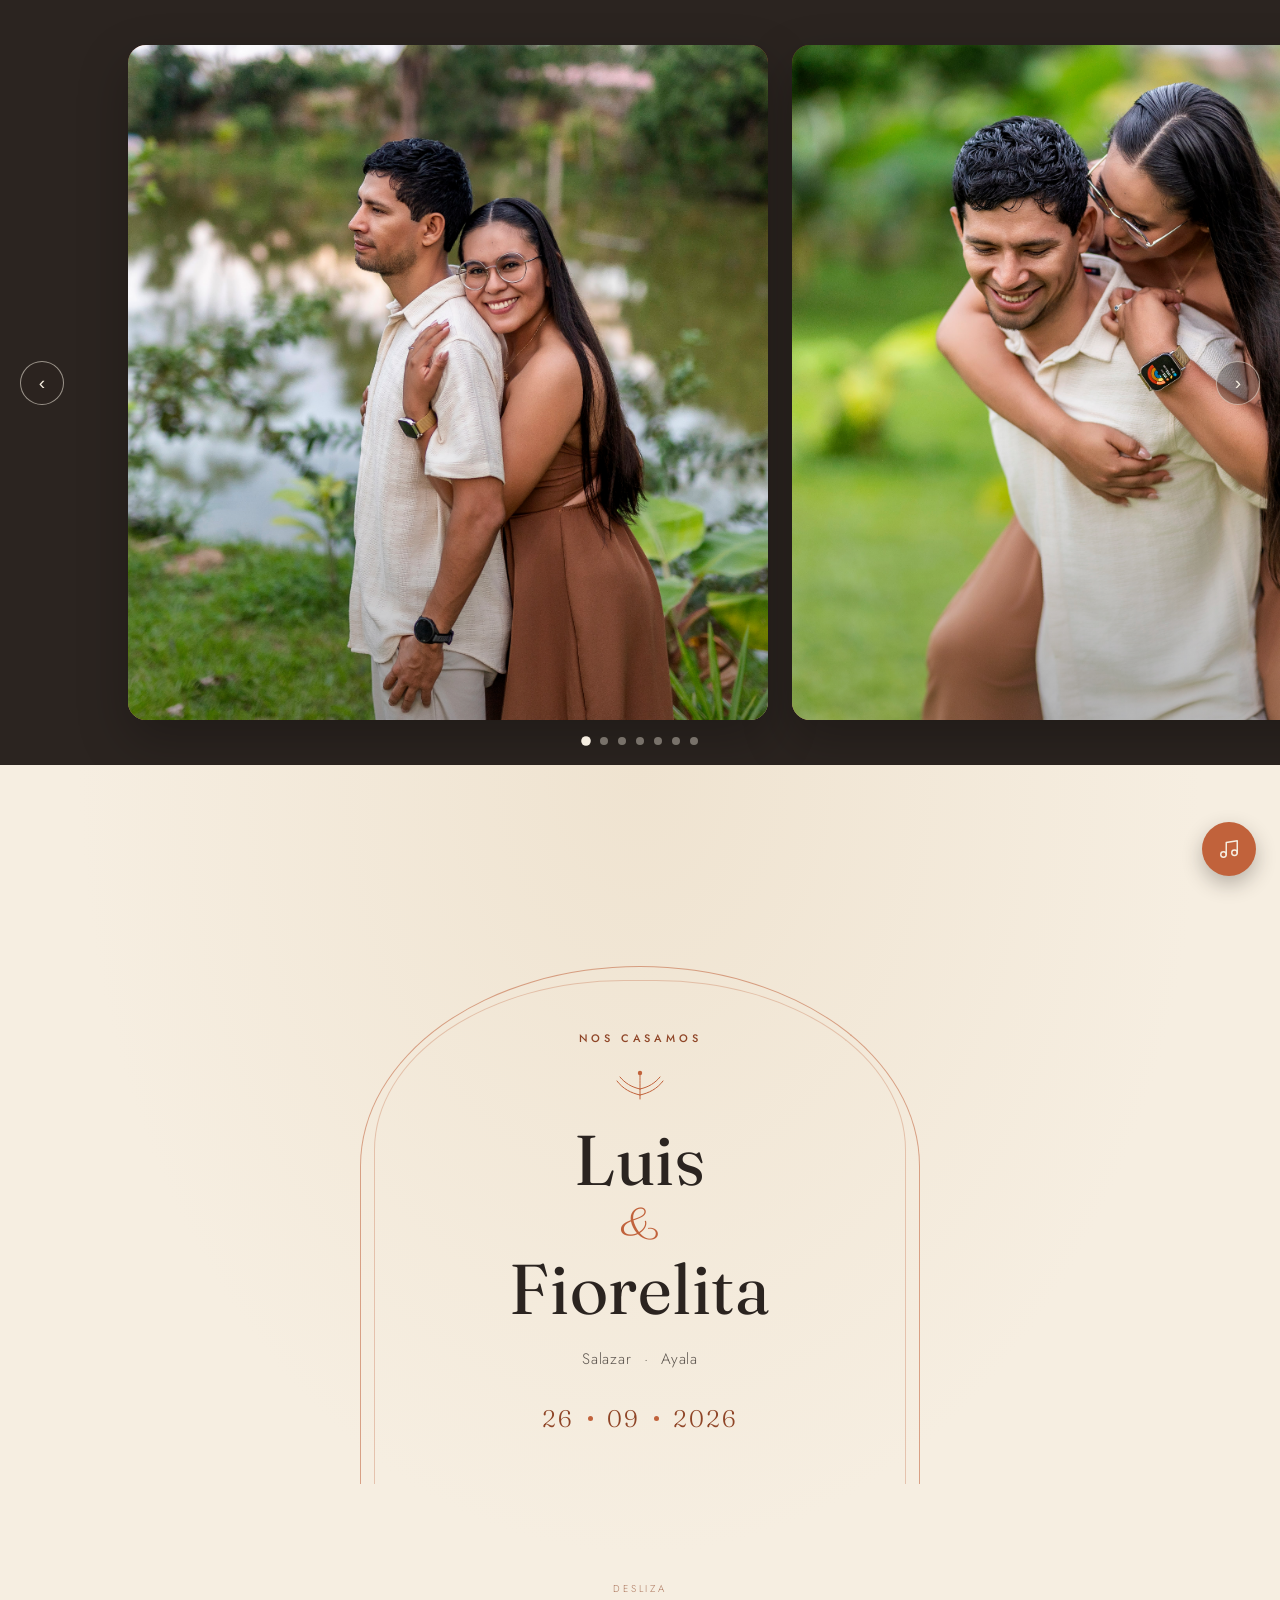
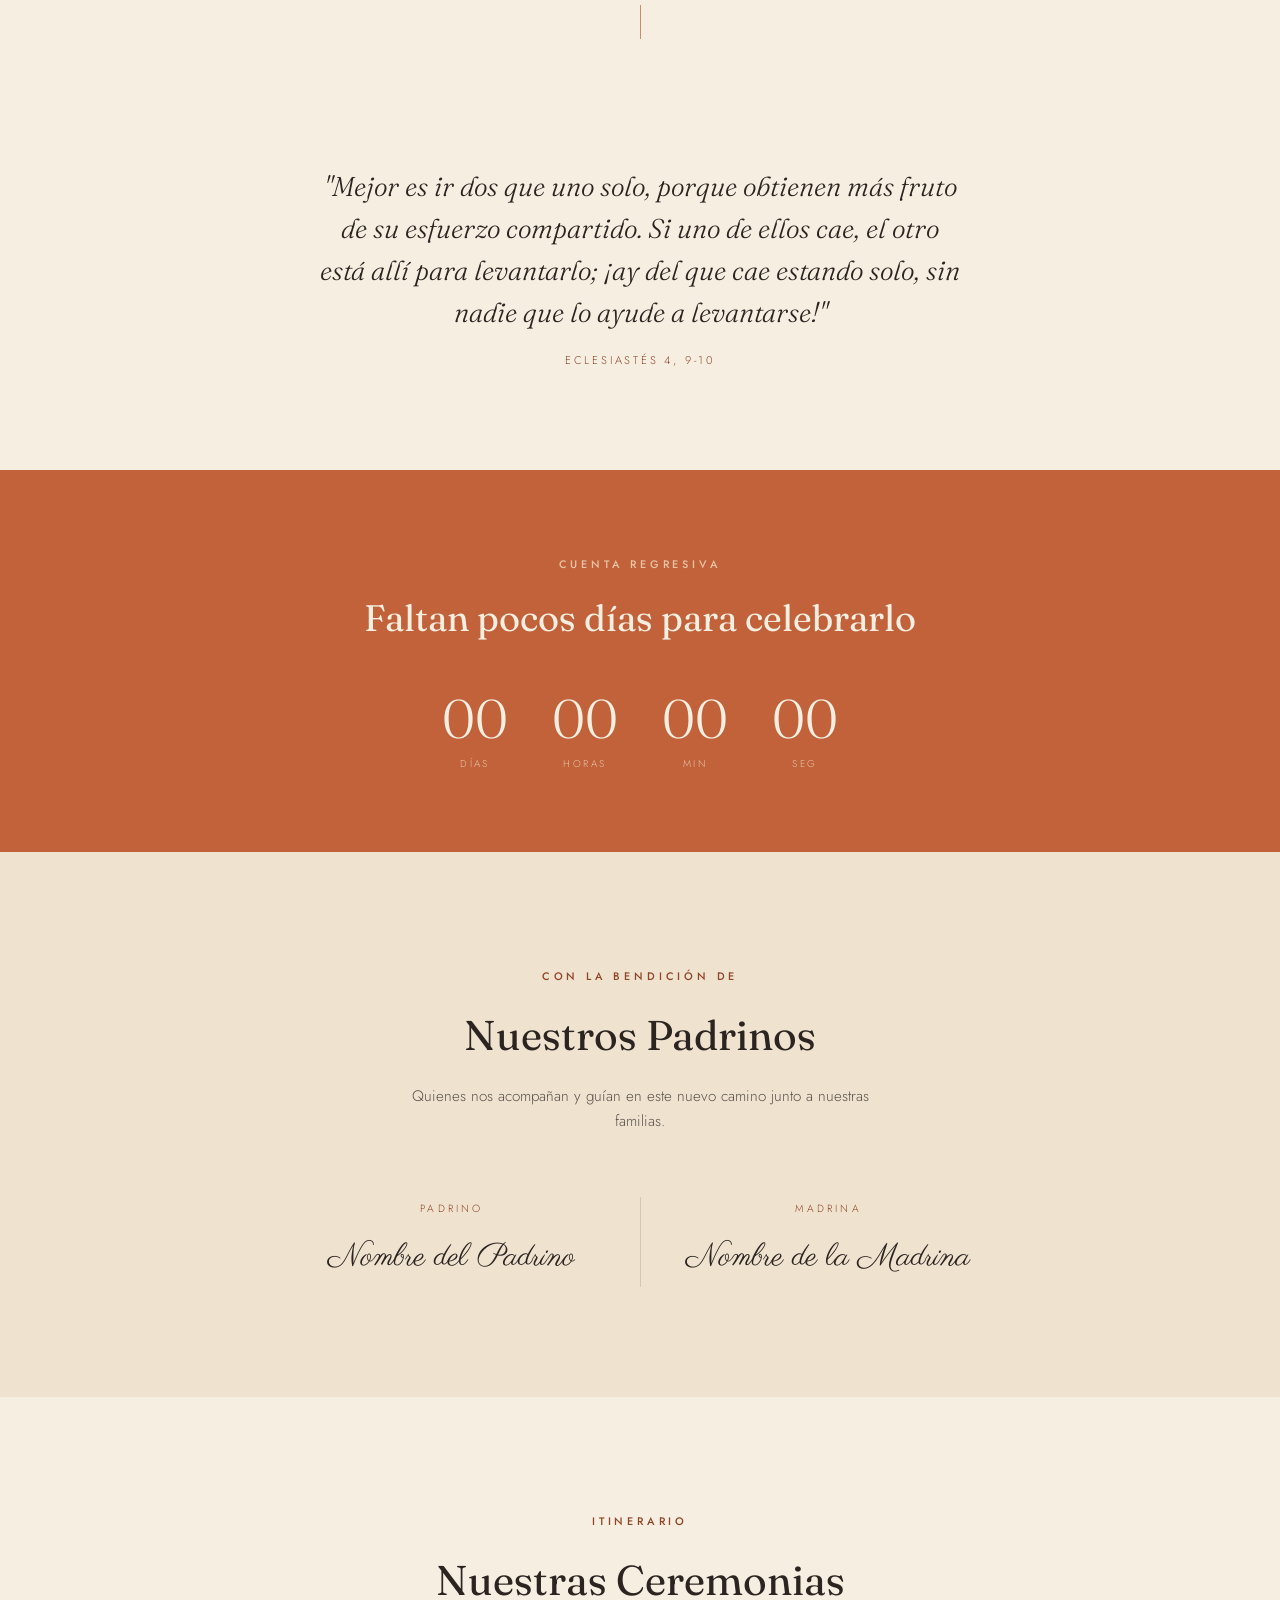
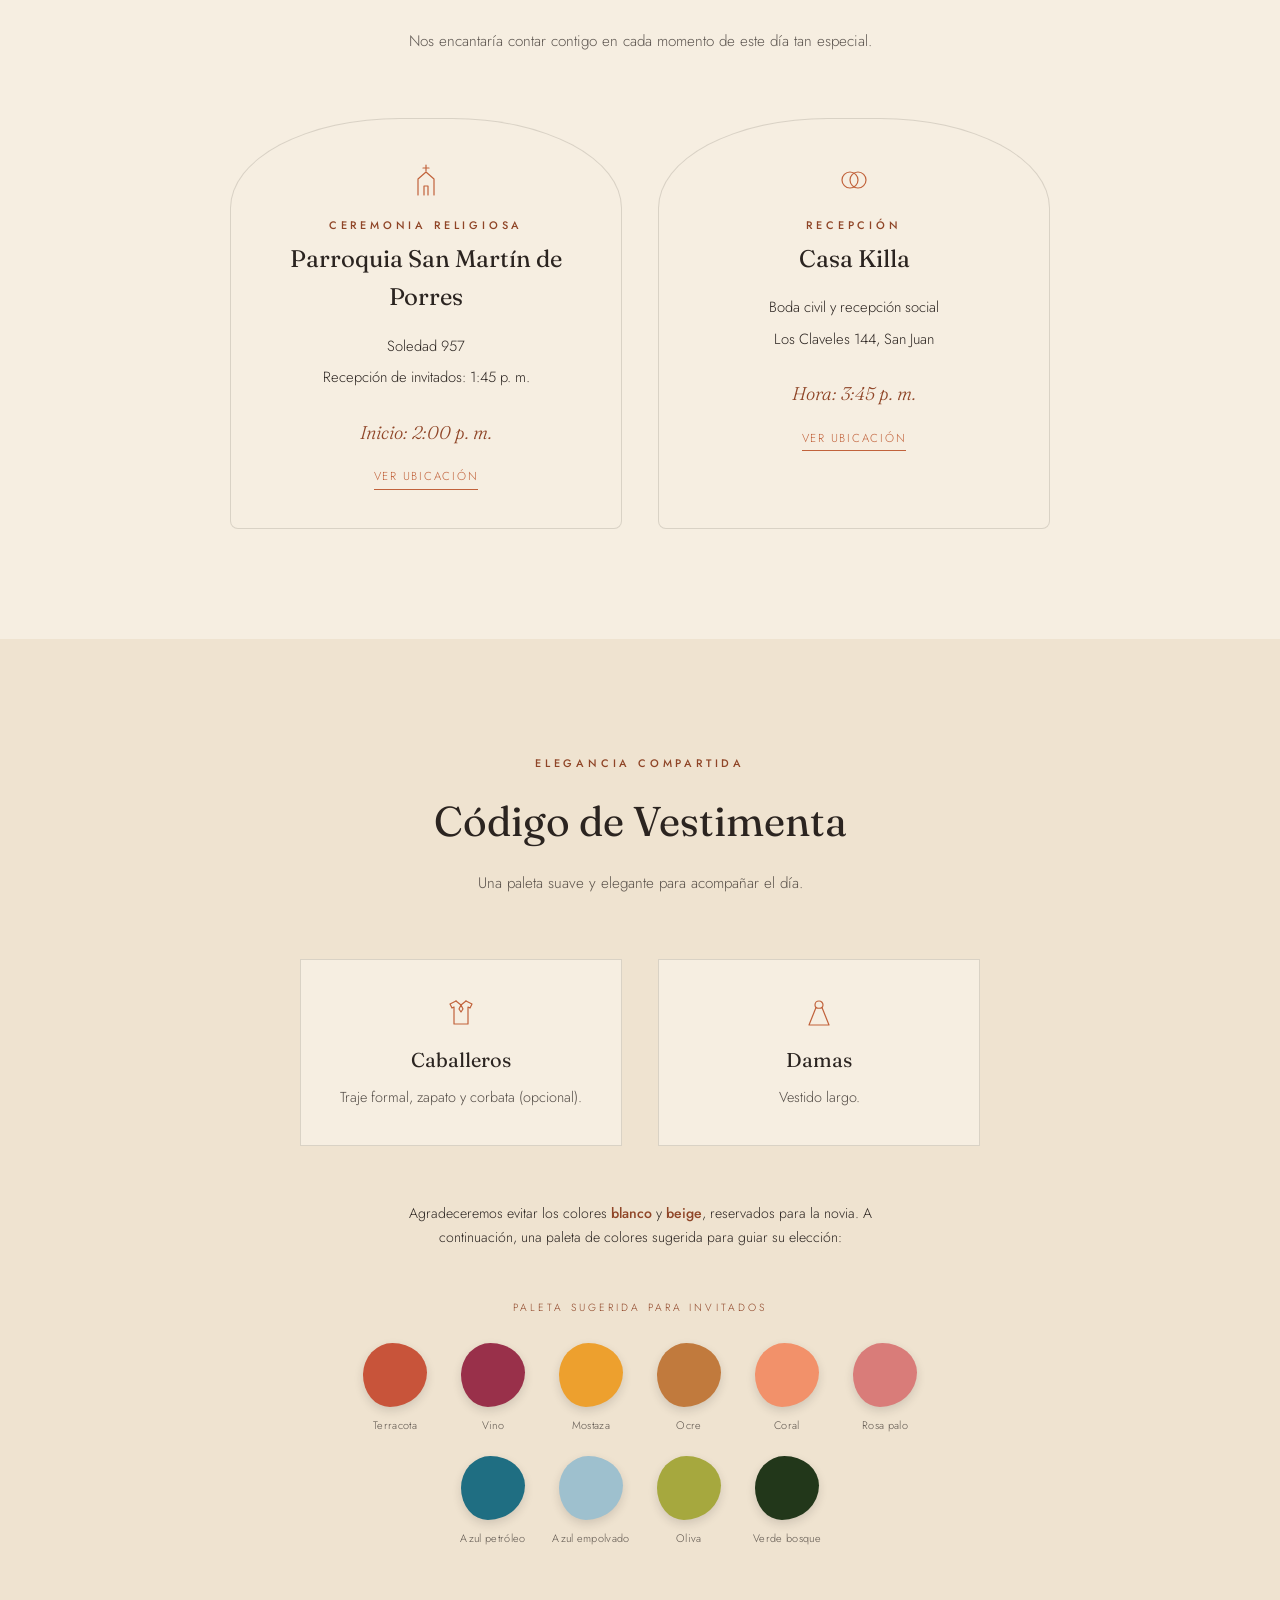
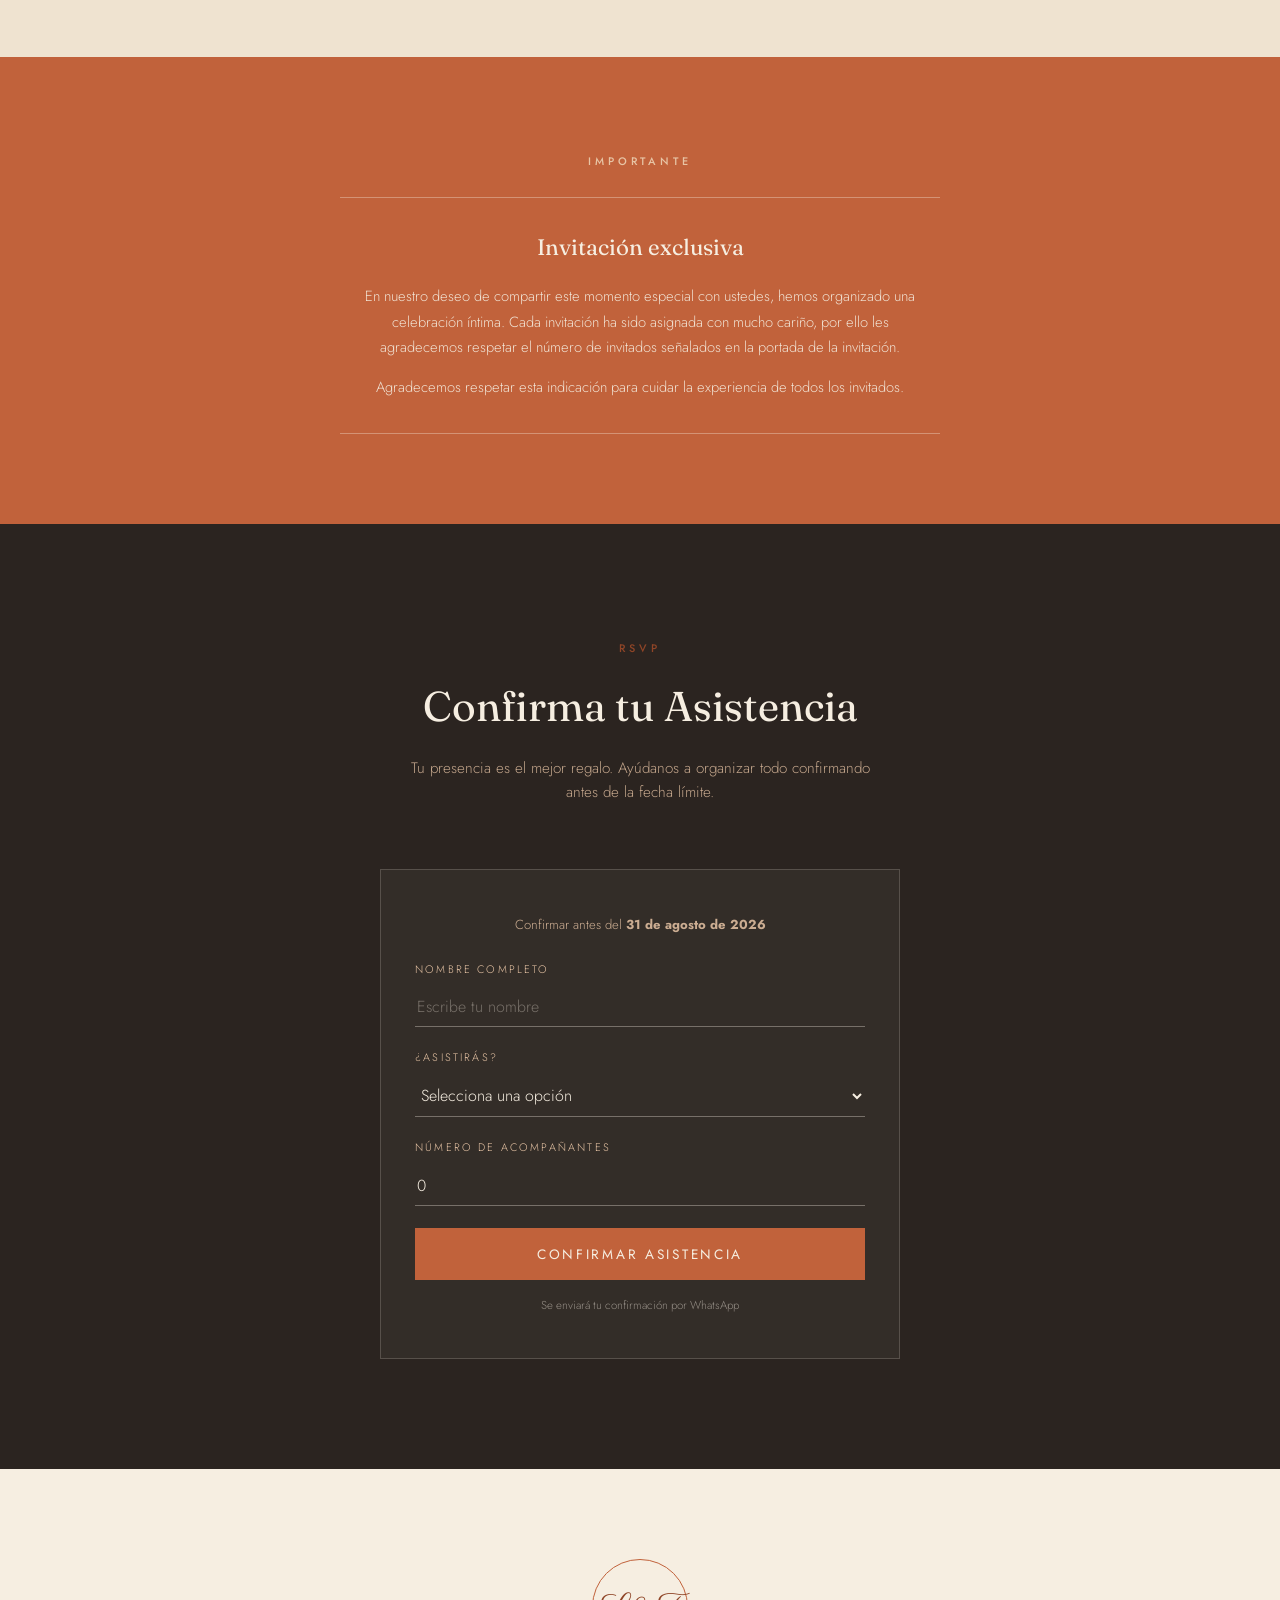
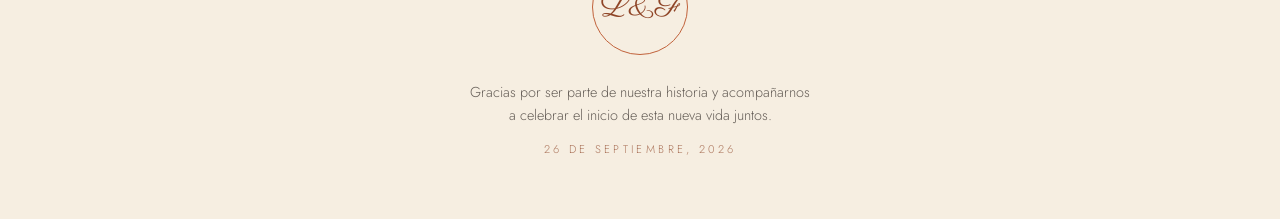
==== index.html @ d54ca1e4 "Proyecto de invitacion a boda de luchito y fiorelita" ====
<!DOCTYPE html>
<html lang="es">
<head>
<meta charset="UTF-8">
<meta name="viewport" content="width=device-width, initial-scale=1.0">
<title>Luis & Fiorelita — 26.09.2026</title>
<link rel="preconnect" href="https://fonts.googleapis.com">
<link href="https://fonts.googleapis.com/css2?family=Fraunces:ital,opsz,wght@0,9..144,300;0,9..144,400;0,9..144,600;1,9..144,400;1,9..144,500&family=Parisienne&family=Jost:wght@300;400;500;600&display=swap" rel="stylesheet">
<link rel="stylesheet" href="css/style.css">
</head>
<body>

<!-- SLIDER DE FOTOS (agrega tus fotos en assets/images/ y reemplaza cada .slide) -->
<section class="slider" id="slider">
  <div class="slider-track" id="sliderTrack">
    <!-- Para poner tu foto, reemplaza el contenido de cada .slide por:
         <img src="assets/images/foto1.jpg" alt=""> -->
    <div class="slide"><img src="assets/images/Preboda_Fiore&Luis-1.jpg" alt=""></div>
    <div class="slide"><img src="assets/images/Preboda_Fiore&Luis-2.jpg" alt=""></div>
    <div class="slide"><img src="assets/images/Preboda_Fiore&Luis-3.jpg" alt=""></div>
    <div class="slide"><img src="assets/images/Preboda_Fiore&Luis-4.jpg" alt=""></div>
    <div class="slide"><img src="assets/images/Preboda_Fiore&Luis-5.jpg" alt=""></div>
    <div class="slide"><img src="assets/images/Preboda_Fiore&Luis-6.jpg" alt=""></div>
    <div class="slide"><img src="assets/images/Preboda_Fiore&Luis-7.jpg" alt=""></div>
  </div>
  <button class="slider-arrow prev" onclick="moveSlide(-1)" aria-label="Foto anterior">&#8249;</button>
  <button class="slider-arrow next" onclick="moveSlide(1)" aria-label="Foto siguiente">&#8250;</button>
  <div class="slider-dots" id="sliderDots"></div>
</section>

<!-- HERO -->
<section class="hero">
  <div class="hero-arch reveal in">
    <span class="eyebrow hero-eyebrow">Nos casamos</span>
    <div class="sprig" style="margin-bottom:20px;">
      <svg width="150" height="34" viewBox="0 0 150 34" fill="none" xmlns="http://www.w3.org/2000/svg">
        <g stroke="#C1623B" stroke-width="1" stroke-linecap="round">
          <path d="M75 30 C 75 18, 75 10, 75 4"/>
          <path d="M75 26 C 66 24, 58 20, 52 12"/>
          <path d="M75 20 C 66 18, 60 14, 55 8"/>
          <path d="M75 26 C 84 24, 92 20, 98 12"/>
          <path d="M75 20 C 84 18, 90 14, 95 8"/>
          <circle cx="75" cy="4" r="2.2" fill="#C1623B" stroke="none"/>
        </g>
      </svg>
    </div>
    <h1 class="hero-names">Luis<span class="hero-amp">&amp;</span>Fiorelita</h1>
    <p class="hero-sub">Salazar &nbsp;·&nbsp; Ayala</p>
    <div class="hero-date">
      <span>26</span><span class="dot"></span><span>09</span><span class="dot"></span><span>2026</span>
    </div>
  </div>
  <div class="scroll-cue"><span>Desliza</span><span class="line"></span></div>
</section>

<!-- QUOTE -->
<section class="quote-section reveal">
  <div class="wrap">
    <p class="quote-text">"Mejor es ir dos que uno solo, porque obtienen más fruto de su esfuerzo compartido. Si uno de ellos cae, el otro está allí para levantarlo; ¡ay del que cae estando solo, sin nadie que lo ayude a levantarse!"</p>
    <p class="quote-source">Eclesiastés 4, 9-10</p>
  </div>
</section>

<!-- COUNTDOWN -->
<section class="countdown-section reveal">
  <span class="eyebrow">Cuenta regresiva</span>
  <h2>Faltan pocos días para celebrarlo</h2>
  <div class="countdown-grid" id="countdown">
    <div class="cd-cell"><span class="cd-num" id="cd-days">00</span><span class="cd-label">Días</span></div>
    <div class="cd-cell"><span class="cd-num" id="cd-hours">00</span><span class="cd-label">Horas</span></div>
    <div class="cd-cell"><span class="cd-num" id="cd-min">00</span><span class="cd-label">Min</span></div>
    <div class="cd-cell"><span class="cd-num" id="cd-sec">00</span><span class="cd-label">Seg</span></div>
  </div>
</section>

<!-- PADRINOS -->
<section class="section padrinos-section">
  <div class="wrap">
    <div class="section-head reveal">
      <span class="eyebrow">Con la bendición de</span>
      <h2>Nuestros Padrinos</h2>
      <p>Quienes nos acompañan y guían en este nuevo camino junto a nuestras familias.</p>
    </div>
    <div class="padrinos-grid reveal">
      <div class="padrino">
        <span class="role">Padrino</span>
        <span class="name">Nombre del Padrino</span>
      </div>
      <div class="padrinos-div"></div>
      <div class="padrino">
        <span class="role">Madrina</span>
        <span class="name">Nombre de la Madrina</span>
      </div>
    </div>
  </div>
</section>

<!-- CEREMONIAS -->
<section class="section">
  <div class="wrap">
    <div class="section-head reveal">
      <span class="eyebrow">Itinerario</span>
      <h2>Nuestras Ceremonias</h2>
      <p>Nos encantaría contar contigo en cada momento de este día tan especial.</p>
    </div>
    <div class="cer-grid reveal">
      <div class="cer-card">
        <div class="cer-icon">
          <svg width="34" height="34" viewBox="0 0 34 34" fill="none" xmlns="http://www.w3.org/2000/svg">
            <g stroke="#C1623B" stroke-width="1.2" stroke-linecap="round" stroke-linejoin="round">
              <path d="M17 2 L17 8"/>
              <path d="M14 5 L20 5"/>
              <path d="M9 32 V16 L17 9 L25 16 V32"/>
              <path d="M15 32 V23 H19 V32"/>
            </g>
          </svg>
        </div>
        <span class="eyebrow">Ceremonia religiosa</span>
        <h3>Parroquia San Martín de Porres</h3>
        <p class="cer-row">Soledad 957</p>
        <p class="cer-row">Recepción de invitados: 1:45 p. m.</p>
        <span class="cer-time">Inicio: 2:00 p. m.</span><br>
        <a class="cer-map" href="https://www.google.com/maps/place/Parroquia+San+Mart%C3%ADn+de+Porres+-+Vicariato+Apost%C3%B3lico+de+Iquitos./@-3.7516228,-73.257812,18z/data=!4m6!3m5!1s0x91ea10123efedf8d:0xf76ba1a9c0fcab89!8m2!3d-3.7524382!4d-73.2575402!16s%2Fg%2F11c1qc8bvv?entry=tts&g_ep=EgoyMDI2MDcxNS4wIPu8ASoASAFQAw%3D%3D&skid=e80bf835-62ee-4da5-b775-1ae22fecc742" target="_blank" rel="noopener">Ver ubicación</a>
      </div>
      <div class="cer-card">
        <div class="cer-icon">
          <svg width="34" height="34" viewBox="0 0 34 34" fill="none" xmlns="http://www.w3.org/2000/svg">
            <g stroke="#C1623B" stroke-width="1.2" stroke-linecap="round" stroke-linejoin="round">
              <circle cx="13" cy="17" r="8"/>
              <circle cx="21" cy="17" r="8"/>
            </g>
          </svg>
        </div>
        <span class="eyebrow">Recepción</span>
        <h3>Casa Killa</h3>
        <p class="cer-row">Boda civil y recepción social</p>
        <p class="cer-row">Los Claveles 144, San Juan</p>
        <span class="cer-time">Hora: 3:45 p. m.</span><br>
        <a class="cer-map" href="https://www.google.com/maps/place/Casa+Killa,+Hospedaje+y+Eventos/@-3.7754351,-73.2970165,16.5z/data=!4m6!3m5!1s0x91ea0fb5d015f047:0x1dc6eed5731afda8!8m2!3d-3.7746892!4d-73.2960385!16s%2Fg%2F11vs7sllny?entry=tts&g_ep=EgoyMDI2MDcxNS4wIPu8ASoASAFQAw%3D%3D&skid=c1c34a04-eab0-4326-b0ee-9f7e8373cfe0" target="_blank" rel="noopener">Ver ubicación</a>
      </div>
    </div>
  </div>
</section>

<!-- CÓDIGO DE VESTIMENTA -->
<section class="section dress-section">
  <div class="wrap">
    <div class="section-head reveal">
      <span class="eyebrow">Elegancia compartida</span>
      <h2>Código de Vestimenta</h2>
      <p>Una paleta suave y elegante para acompañar el día.</p>
    </div>

    <div class="dress-columns reveal">
      <div class="dress-card">
        <div class="dress-icon">
          <svg width="32" height="32" viewBox="0 0 32 32" fill="none" xmlns="http://www.w3.org/2000/svg">
            <g stroke="#C1623B" stroke-width="1.2" stroke-linecap="round" stroke-linejoin="round">
              <path d="M11 5 L16 9 L21 5"/>
              <path d="M11 5 L5 8 L7 12 L9 11 V28 H23 V11 L25 12 L27 8 L21 5"/>
              <path d="M16 9 L14 13 L16 16 L18 13 Z"/>
            </g>
          </svg>
        </div>
        <h3>Caballeros</h3>
        <p>Traje formal, zapato y corbata (opcional).</p>
      </div>
      <div class="dress-card">
        <div class="dress-icon">
          <svg width="32" height="32" viewBox="0 0 32 32" fill="none" xmlns="http://www.w3.org/2000/svg">
            <g stroke="#C1623B" stroke-width="1.2" stroke-linecap="round" stroke-linejoin="round">
              <path d="M16 5 C 13.5 5 12 7 12 9 C 12 10.5 13 11.5 13 11.5 L 6 29 H 26 L 19 11.5 C 19 11.5 20 10.5 20 9 C 20 7 18.5 5 16 5 Z"/>
              <path d="M13 11.5 C 14 12.5 18 12.5 19 11.5"/>
            </g>
          </svg>
        </div>
        <h3>Damas</h3>
        <p>Vestido largo.</p>
      </div>
    </div>

    <p class="dress-note reveal">Agradeceremos evitar los colores <strong>blanco</strong> y <strong>beige</strong>, reservados para la novia. A continuación, una paleta de colores sugerida para guiar su elección:</p>

    <div class="palette-wrap reveal">
      <span class="palette-label">Paleta sugerida para invitados</span>
      <div class="palette-grid">
        <div class="swatch"><div class="swatch-blob" style="background:#C8543A;"></div><span class="swatch-name">Terracota</span></div>
        <div class="swatch"><div class="swatch-blob" style="background:#99304A;"></div><span class="swatch-name">Vino</span></div>
        <div class="swatch"><div class="swatch-blob" style="background:#EDA02E;"></div><span class="swatch-name">Mostaza</span></div>
        <div class="swatch"><div class="swatch-blob" style="background:#C17A3D;"></div><span class="swatch-name">Ocre</span></div>
        <div class="swatch"><div class="swatch-blob" style="background:#F2916A;"></div><span class="swatch-name">Coral</span></div>
        <div class="swatch"><div class="swatch-blob" style="background:#D97C79;"></div><span class="swatch-name">Rosa palo</span></div>
        <div class="swatch"><div class="swatch-blob" style="background:#1F6E82;"></div><span class="swatch-name">Azul petróleo</span></div>
        <div class="swatch"><div class="swatch-blob" style="background:#9EC0CE;"></div><span class="swatch-name">Azul empolvado</span></div>
        <div class="swatch"><div class="swatch-blob" style="background:#A6A83E;"></div><span class="swatch-name">Oliva</span></div>
        <div class="swatch"><div class="swatch-blob" style="background:#22371A;"></div><span class="swatch-name">Verde bosque</span></div>
      </div>
    </div>
  </div>
</section>

<!-- IMPORTANTE -->
<section class="important-section reveal">
  <div class="wrap">
    <span class="eyebrow">Importante</span>
    <div class="important-card">
      <h3>Invitación exclusiva</h3>
      <p>En nuestro deseo de compartir este momento especial con ustedes, hemos organizado una celebración íntima. Cada invitación ha sido asignada con mucho cariño, por ello les agradecemos respetar el número de invitados señalados en la portada de la invitación.</p>
      <p>Agradecemos respetar esta indicación para cuidar la experiencia de todos los invitados.</p>
    </div>
  </div>
</section>

<!-- RSVP -->
<section class="section rsvp-section">
  <div class="wrap">
    <div class="section-head reveal">
      <span class="eyebrow">RSVP</span>
      <h2>Confirma tu Asistencia</h2>
      <p>Tu presencia es el mejor regalo. Ayúdanos a organizar todo confirmando antes de la fecha límite.</p>
    </div>
    <form class="rsvp-card reveal" onsubmit="return enviarConfirmacion(event)">
      <p class="rsvp-deadline">Confirmar antes del <strong>31 de agosto de 2026</strong></p>
      <div class="field">
        <label for="nombre">Nombre completo</label>
        <input type="text" id="nombre" placeholder="Escribe tu nombre" required>
      </div>
      <div class="field">
        <label for="asistencia">¿Asistirás?</label>
        <select id="asistencia" required>
          <option value="" disabled selected>Selecciona una opción</option>
          <option value="Sí, asistiré">Sí, asistiré</option>
          <option value="No podré asistir">No podré asistir</option>
        </select>
      </div>
      <div class="field">
        <label for="acompanantes">Número de acompañantes</label>
        <input type="number" id="acompanantes" min="0" placeholder="0" value="0">
      </div>
      <button type="submit" class="btn-confirm">Confirmar asistencia</button>
      <p class="rsvp-note">Se enviará tu confirmación por WhatsApp</p>
    </form>
  </div>
</section>

<!-- FOOTER -->
<footer class="reveal">
  <div class="monogram">L&amp;F</div>
  <p>Gracias por ser parte de nuestra historia y acompañarnos a celebrar el inicio de esta nueva vida juntos.</p>
  <p class="date-small">26 de Septiembre, 2026</p>
</footer>

<!-- MÚSICA DE FONDO (agrega tu archivo dentro de assets/audio/ y actualiza el <source>) -->
<audio id="bgMusic" loop>
  <source src="assets/audio/Jamas-Camilo Sesto.mp3" type="audio/mpeg">
</audio>
<button class="music-toggle" id="musicToggle" onclick="toggleMusic()" aria-label="Reproducir música">
  <svg class="icon-play" viewBox="0 0 24 24" fill="none" xmlns="http://www.w3.org/2000/svg">
    <path d="M9 18V5l12-2v13" stroke="#F6EEE1" stroke-width="1.6" stroke-linecap="round" stroke-linejoin="round"/>
    <circle cx="6" cy="18" r="3" stroke="#F6EEE1" stroke-width="1.6"/>
    <circle cx="18" cy="16" r="3" stroke="#F6EEE1" stroke-width="1.6"/>
  </svg>
  <svg class="icon-pause" viewBox="0 0 24 24" fill="none" xmlns="http://www.w3.org/2000/svg">
    <rect x="6" y="5" width="4" height="14" rx="1" fill="#F6EEE1"/>
    <rect x="14" y="5" width="4" height="14" rx="1" fill="#F6EEE1"/>
  </svg>
</button>

<script src="js/script.js"></script>
</body>
</html>
---- css/style.css ----
:root{
  --cream:#F6EEE1;
  --cream-2:#EFE3D0;
  --terracota:#C1623B;
  --terracota-dark:#8F4527;
  --olive:#6E7350;
  --ink:#2B2420;
  --blush:#E7C4A5;
  --line:rgba(43,36,32,0.14);
  --maxw:920px;
}
*{box-sizing:border-box; margin:0; padding:0;}
html{scroll-behavior:smooth;}
body{
  background:var(--cream);
  color:var(--ink);
  font-family:'Jost', sans-serif;
  font-weight:300;
  line-height:1.6;
  overflow-x:hidden;
}
.wrap{max-width:var(--maxw); margin:0 auto; padding:0 28px;}
.eyebrow{
  font-family:'Jost', sans-serif;
  text-transform:uppercase;
  letter-spacing:0.35em;
  font-size:0.68rem;
  color:var(--terracota-dark);
  font-weight:500;
}
h1,h2,h3{font-family:'Fraunces', serif; font-weight:400; color:var(--ink);}
.script{font-family:'Parisienne', cursive; font-weight:400;}

/* reveal on scroll */
.reveal{opacity:0; transform:translateY(24px); transition:opacity 0.9s ease, transform 0.9s ease;}
.reveal.in{opacity:1; transform:translateY(0);}

/* ---------- divider sprig ---------- */
.sprig{display:flex; justify-content:center; margin:0 auto;}
.sprig svg{display:block;}

/* ---------- SLIDER / CARRUSEL DE FOTOS ---------- */

.slider {
    position: relative;
    width: 100%;
    height: 85vh;
    overflow: hidden;
    background: var(--ink);
    display: flex;
    align-items: center;
}
.slider-track {
    display: flex;
    align-items: center;
    height: 100%;
    gap: 24px;
    transition: transform 1s cubic-bezier(.65, 0, .35, 1);
    padding-left: 10vw;
}
/* Cada fotografía ya NO ocupa toda la pantalla */
.slide {
    flex: 0 0 50vw;
    height: 75vh;
    position: relative;
    border-radius: 18px;
    overflow: hidden;
    box-shadow:
        0 20px 50px rgba(0, 0, 0, 0.25);
    background:
        linear-gradient(
            160deg,
            var(--terracota-dark),
            var(--terracota) 55%,
            var(--blush)
        );
}
.slide::after {
    content: "";
    position: absolute;
    inset: 0;
    background:
        linear-gradient(
            to top,
            rgba(0,0,0,0.25),
            transparent 45%
        );
    pointer-events: none;
}
.slide img {
    width: 100%;
    height: 100%;
    object-fit: cover;
    display: block;
}
/* Flechas */
.slider-arrow {
    position: absolute;
    top: 50%;
    transform: translateY(-50%);
    background: rgba(43,36,32,0.35);
    border: 1px solid rgba(246,238,225,0.55);
    color: var(--cream);
    width: 44px;
    height: 44px;
    border-radius: 50%;
    display: flex;
    align-items: center;
    justify-content: center;
    cursor: pointer;
    z-index: 10;
    font-size: 1.2rem;
    transition:
        background .3s,
        border-color .3s;
}
.slider-arrow:hover {
    background: rgba(246,238,225,0.2);
    border-color: var(--cream);
}
.slider-arrow.prev {
    left: 20px;
}
.slider-arrow.next {
    right: 20px;
}

/* Puntos */
.slider-dots {
    position: absolute;
    bottom: 20px;
    left: 50%;
    transform: translateX(-50%);
    display: flex;
    gap: 10px;
    z-index: 10;
}
.slider-dot {
    width: 8px;
    height: 8px;
    border-radius: 50%;
    background: rgba(246,238,225,0.4);
    cursor: pointer;
    border: none;
    padding: 0;
}
.slider-dot.active {
    background: var(--cream);
    transform: scale(1.2);
}

/* ---------- CELULAR ---------- */

@media (max-width: 768px) {
    .slider {
        height: 70vh;
    }
    .slider-track {
        gap: 14px;
        padding-left: 7vw;
    }
    .slide {
        flex: 0 0 82vw;
        height: 60vh;
        border-radius: 14px;
    }
    .slider-arrow {
        width: 36px;
        height: 36px;
    }
}

/* ---------- BOTÓN FLOTANTE DE MÚSICA ---------- */
.music-toggle{
  position:fixed; bottom:24px; right:24px;
  width:54px; height:54px;
  border-radius:50%;
  background:var(--terracota);
  border:none;
  display:flex; align-items:center; justify-content:center;
  cursor:pointer; z-index:100;
  box-shadow:0 8px 20px rgba(43,36,32,0.3);
  transition:transform .3s, background .3s;
}
.music-toggle:hover{transform:scale(1.07); background:var(--terracota-dark);}
.music-toggle svg{width:22px; height:22px;}
.music-toggle .icon-pause{display:none;}
.music-toggle.playing .icon-play{display:none;}
.music-toggle.playing .icon-pause{display:block;}
.music-toggle.playing{animation:musicPulse 2.4s ease-in-out infinite;}
@keyframes musicPulse{
  0%,100%{box-shadow:0 8px 20px rgba(43,36,32,0.3);}
  50%{box-shadow:0 8px 26px rgba(193,98,59,0.55);}
}

/* ---------- HERO ---------- */
.hero{
  min-height:100svh;
  display:flex;
  flex-direction:column;
  align-items:center;
  justify-content:center;
  text-align:center;
  position:relative;
  padding:80px 24px 60px;
  background:
    radial-gradient(ellipse at 50% 0%, var(--cream-2) 0%, var(--cream) 62%);
}
.hero-arch{
  position:relative;
  width:min(560px, 84vw);
  padding:64px 30px 46px;
  display:flex;
  flex-direction:column;
  align-items:center;
}
.hero-arch::before{
  content:"";
  position:absolute;
  inset:0;
  border:1.5px solid var(--terracota);
  border-bottom:none;
  border-radius:280px 280px 0 0 / 200px 200px 0 0;
  opacity:0.55;
}
.hero-arch::after{
  content:"";
  position:absolute;
  inset:14px 14px 0 14px;
  bottom:0;
  border:1px solid var(--terracota);
  border-bottom:none;
  border-radius:250px 250px 0 0 / 170px 170px 0 0;
  opacity:0.3;
}
.hero-eyebrow{margin-bottom:22px;}
.hero-names{
  font-size:clamp(2.6rem, 7vw, 4.4rem);
  line-height:1.05;
  letter-spacing:0.01em;
}
.hero-amp{
  font-family:'Parisienne', cursive;
  color:var(--terracota);
  font-size:clamp(2rem, 5vw, 3rem);
  display:block;
  margin:2px 0;
}
.hero-sub{
  margin-top:22px;
  font-size:0.95rem;
  letter-spacing:0.06em;
  color:var(--ink);
  opacity:0.75;
}
.hero-date{
  margin-top:28px;
  display:flex;
  align-items:center;
  gap:14px;
  font-family:'Fraunces', serif;
  font-size:1.5rem;
  letter-spacing:0.08em;
  color:var(--terracota-dark);
}
.hero-date .dot{width:5px; height:5px; border-radius:50%; background:var(--terracota);}
.scroll-cue{
  position:absolute;
  bottom:26px;
  display:flex;
  flex-direction:column;
  align-items:center;
  gap:8px;
  font-size:0.62rem;
  letter-spacing:0.3em;
  text-transform:uppercase;
  color:var(--terracota-dark);
  opacity:0.7;
}
.scroll-cue .line{width:1px; height:34px; background:var(--terracota); animation:pulse 2.2s ease-in-out infinite;}
@keyframes pulse{0%,100%{opacity:0.25;} 50%{opacity:1;}}

/* ---------- QUOTE ---------- */
.quote-section{
  padding:100px 24px;
  text-align:center;
}
.quote-text{
  max-width:640px;
  margin:0 auto;
  font-family:'Fraunces', serif;
  font-style:italic;
  font-size:clamp(1.25rem, 3vw, 1.7rem);
  line-height:1.55;
  color:var(--ink);
}
.quote-source{
  margin-top:18px;
  font-size:0.7rem;
  letter-spacing:0.25em;
  text-transform:uppercase;
  color:var(--terracota-dark);
}

/* ---------- COUNTDOWN ---------- */
.countdown-section{
  background:var(--terracota);
  padding:80px 24px;
  text-align:center;
  color:var(--cream);
}
.countdown-section .eyebrow{color:var(--blush);}
.countdown-section h2{color:var(--cream); font-size:clamp(1.6rem,4vw,2.3rem); margin:14px 0 44px;}
.countdown-grid{
  display:flex;
  justify-content:center;
  gap:clamp(14px, 4vw, 40px);
  flex-wrap:wrap;
}
.cd-cell{display:flex; flex-direction:column; align-items:center; min-width:70px;}
.cd-num{
  font-family:'Fraunces', serif;
  font-size:clamp(2.2rem, 6vw, 3.4rem);
  line-height:1;
  color:var(--cream);
}
.cd-label{
  margin-top:10px;
  font-size:0.62rem;
  letter-spacing:0.25em;
  text-transform:uppercase;
  color:var(--blush);
}

/* ---------- SECTION HEADERS ---------- */
.section{padding:110px 24px;}
.section-head{text-align:center; margin-bottom:64px;}
.section-head h2{font-size:clamp(1.9rem, 4.5vw, 2.6rem); margin-top:14px;}
.section-head p{max-width:480px; margin:16px auto 0; opacity:0.75; font-size:0.95rem;}

/* ---------- PADRINOS ---------- */
.padrinos-section{background:var(--cream-2);}
.padrinos-grid{
  display:grid;
  grid-template-columns:1fr auto 1fr;
  align-items:center;
  gap:36px;
  max-width:680px;
  margin:0 auto;
}
.padrino{text-align:center;}
.padrino .role{
  font-size:0.65rem;
  letter-spacing:0.3em;
  text-transform:uppercase;
  color:var(--terracota-dark);
  margin-bottom:14px;
  display:block;
}
.padrino .name{
  font-family:'Parisienne', cursive;
  font-size:2rem;
  color:var(--ink);
}
.padrinos-div{width:1px; height:90px; background:var(--line);}
@media (max-width:560px){
  .padrinos-grid{grid-template-columns:1fr; gap:34px;}
  .padrinos-div{width:90px; height:1px; margin:0 auto;}
}

/* ---------- CEREMONIAS ---------- */
.cer-grid{
  display:grid;
  grid-template-columns:1fr 1fr;
  gap:36px;
  max-width:820px;
  margin:0 auto;
}
@media (max-width:680px){ .cer-grid{grid-template-columns:1fr;} }
.cer-card{
  background:var(--cream);
  border:1px solid var(--line);
  padding:44px 30px 38px;
  text-align:center;
  position:relative;
  border-radius:170px 170px 8px 8px / 90px 90px 8px 8px;
}
.cer-icon{margin-bottom:20px; display:flex; justify-content:center;}
.cer-card .eyebrow{display:block; margin-bottom:6px;}
.cer-card h3{font-size:1.5rem; margin-bottom:18px;}
.cer-row{margin-bottom:8px; font-size:0.92rem;}
.cer-row strong{font-weight:500; color:var(--ink);}
.cer-time{
  margin-top:20px;
  display:inline-block;
  font-family:'Fraunces', serif;
  font-style:italic;
  font-size:1.15rem;
  color:var(--terracota-dark);
}
.cer-map{
  display:inline-block;
  margin-top:20px;
  font-size:0.72rem;
  letter-spacing:0.15em;
  text-transform:uppercase;
  color:var(--terracota);
  text-decoration:none;
  border-bottom:1px solid var(--terracota);
  padding-bottom:3px;
}

/* ---------- CÓDIGO DE VESTIMENTA ---------- */
.dress-section{background:var(--cream-2);}
.dress-columns{
  display:grid;
  grid-template-columns:1fr 1fr;
  gap:36px;
  max-width:680px;
  margin:0 auto 56px;
}
@media (max-width:560px){ .dress-columns{grid-template-columns:1fr; gap:30px;} }
.dress-card{
  background:var(--cream);
  border:1px solid var(--line);
  padding:36px 28px;
  text-align:center;
}
.dress-card .dress-icon{margin-bottom:16px; display:flex; justify-content:center;}
.dress-card h3{font-size:1.25rem; margin-bottom:10px;}
.dress-card p{font-size:0.9rem; opacity:0.8;}
.dress-note{
  max-width:520px;
  margin:0 auto 50px;
  text-align:center;
  font-size:0.88rem;
  line-height:1.7;
  opacity:0.8;
}
.dress-note strong{color:var(--terracota-dark); font-weight:500;}
.palette-wrap{
  max-width:640px;
  margin:0 auto;
  text-align:center;
}
.palette-label{
  font-size:0.65rem;
  letter-spacing:0.3em;
  text-transform:uppercase;
  color:var(--terracota-dark);
  margin-bottom:26px;
  display:block;
}
.palette-grid{
  display:flex;
  flex-wrap:wrap;
  justify-content:center;
  gap:22px 20px;
}
.swatch{display:flex; flex-direction:column; align-items:center; width:78px;}
.swatch-blob{
  width:64px; height:64px;
  border-radius:46% 54% 58% 42% / 50% 46% 54% 50%;
  box-shadow:0 4px 10px rgba(43,36,32,0.15);
  margin-bottom:10px;
}
.swatch-name{font-size:0.68rem; letter-spacing:0.03em; opacity:0.75;}

/* ---------- IMPORTANTE ---------- */
.important-section{
  background:var(--terracota);
  color:var(--cream);
  padding:90px 24px;
  text-align:center;
}
.important-section .eyebrow{color:var(--blush);}
.important-card{
  max-width:600px;
  margin:24px auto 0;
  border-top:1px solid rgba(246,238,225,0.35);
  border-bottom:1px solid rgba(246,238,225,0.35);
  padding:32px 10px;
}
.important-card h3{
  color:var(--cream);
  font-size:1.4rem;
  margin-bottom:18px;
}
.important-card p{
  font-size:0.92rem;
  line-height:1.75;
  color:var(--cream);
  opacity:0.9;
}
.important-card p + p{margin-top:14px;}

/* ---------- RSVP ---------- */
.rsvp-section{background:var(--ink); color:var(--cream);}
.rsvp-section .section-head h2{color:var(--cream);}
.rsvp-section .section-head p{color:var(--blush); opacity:0.8;}
.rsvp-card{
  max-width:520px;
  margin:0 auto;
  background:rgba(246,238,225,0.04);
  border:1px solid rgba(246,238,225,0.18);
  padding:44px 34px;
}
.field{margin-bottom:22px; text-align:left;}
.field label{
  display:block;
  font-size:0.68rem;
  letter-spacing:0.2em;
  text-transform:uppercase;
  color:var(--blush);
  margin-bottom:9px;
}
.field input, .field select{
  width:100%;
  background:transparent;
  border:none;
  border-bottom:1px solid rgba(246,238,225,0.35);
  color:var(--cream);
  font-family:'Jost', sans-serif;
  font-size:1rem;
  padding:8px 2px;
  font-weight:300;
}
.field select option{color:var(--ink);}
.field input:focus, .field select:focus{outline:none; border-bottom-color:var(--terracota);}
.field input::placeholder{color:rgba(246,238,225,0.35);}
.rsvp-deadline{
  text-align:center;
  font-size:0.82rem;
  color:var(--blush);
  opacity:0.85;
  margin-bottom:26px;
}
.btn-confirm{
  width:100%;
  background:var(--terracota);
  color:var(--cream);
  border:none;
  padding:16px;
  font-family:'Jost', sans-serif;
  font-size:0.85rem;
  letter-spacing:0.2em;
  text-transform:uppercase;
  cursor:pointer;
  transition:background 0.3s ease;
}
.btn-confirm:hover{background:var(--terracota-dark);}
.rsvp-note{
  text-align:center;
  font-size:0.72rem;
  color:rgba(246,238,225,0.5);
  margin-top:16px;
}

/* ---------- FOOTER ---------- */
footer{
  padding:90px 24px 60px;
  text-align:center;
}
.monogram{
  width:96px; height:96px;
  border:1px solid var(--terracota);
  border-radius:50%;
  display:flex; align-items:center; justify-content:center;
  margin:0 auto 26px;
  font-family:'Parisienne', cursive;
  font-size:2rem;
  color:var(--terracota-dark);
}
footer p{font-size:0.9rem; opacity:0.7; max-width:340px; margin:0 auto;}
footer .date-small{margin-top:14px; font-size:0.7rem; letter-spacing:0.3em; text-transform:uppercase; color:var(--terracota-dark);}
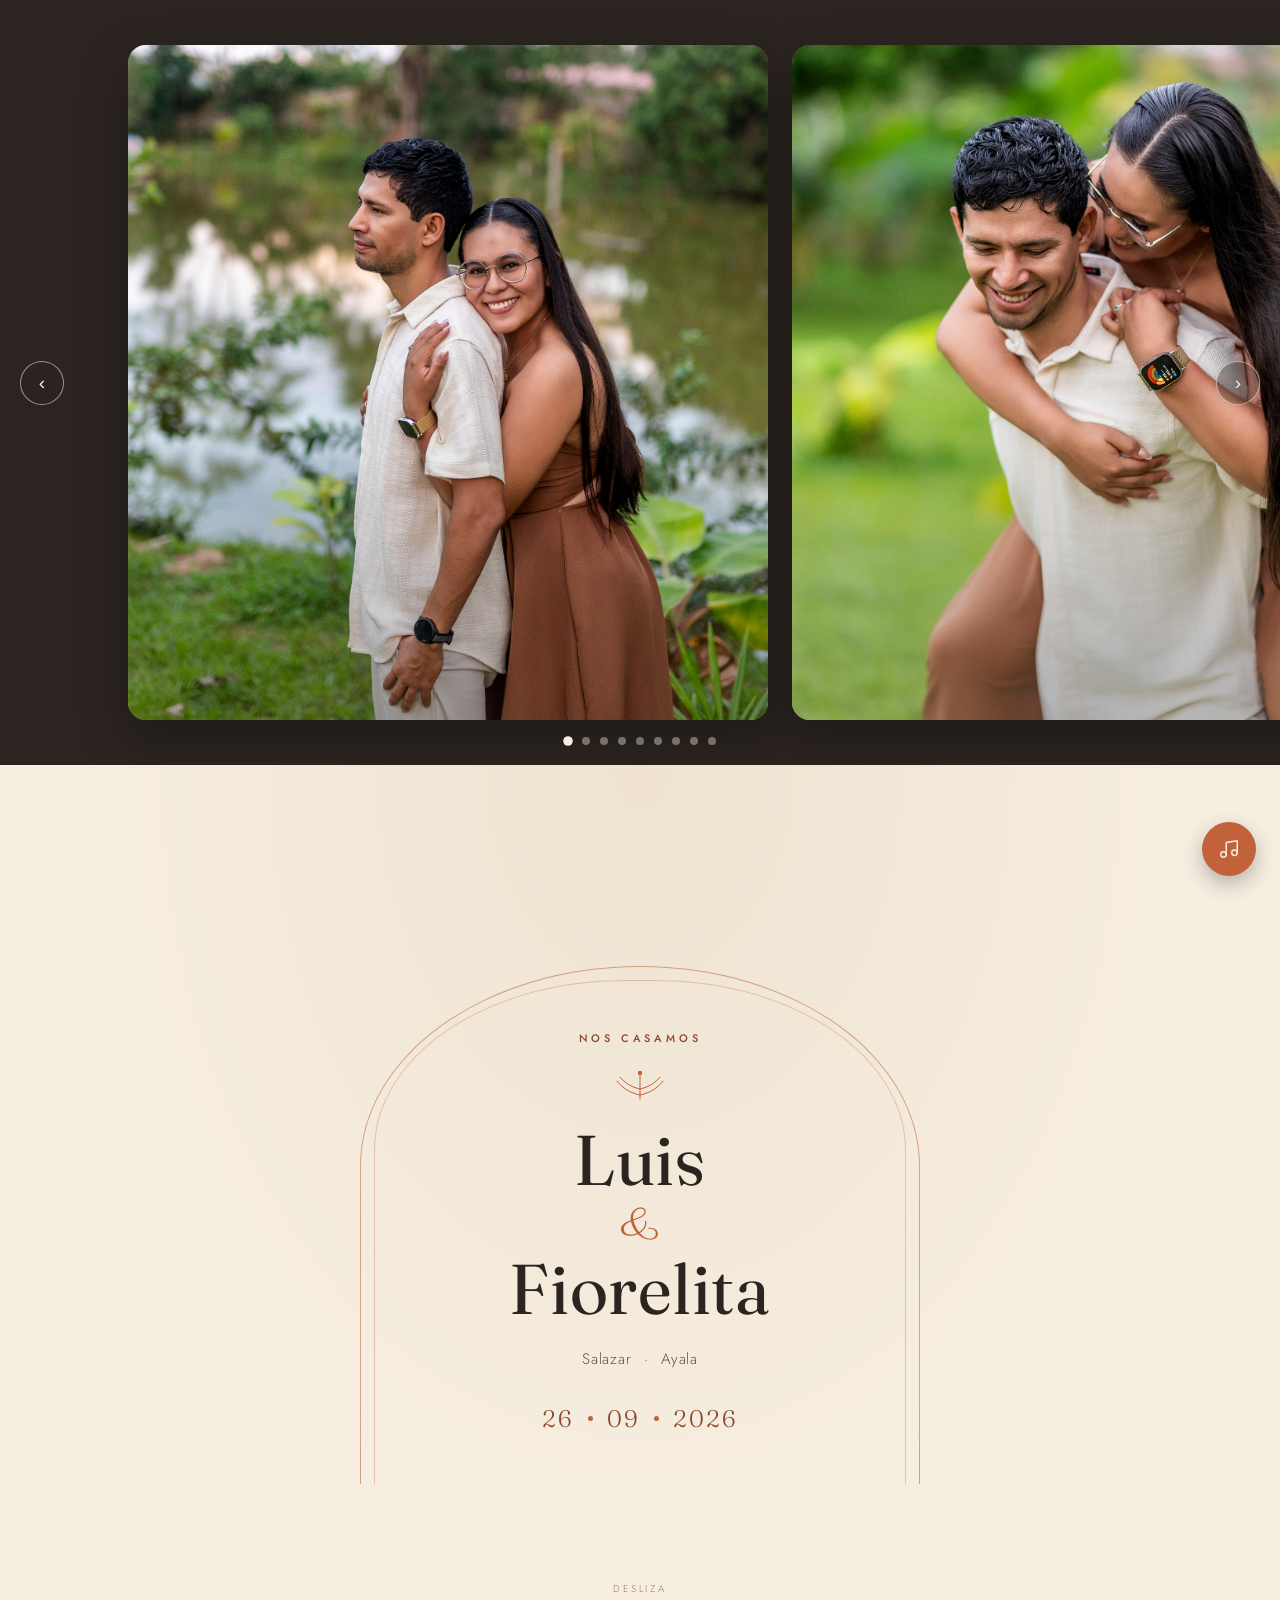
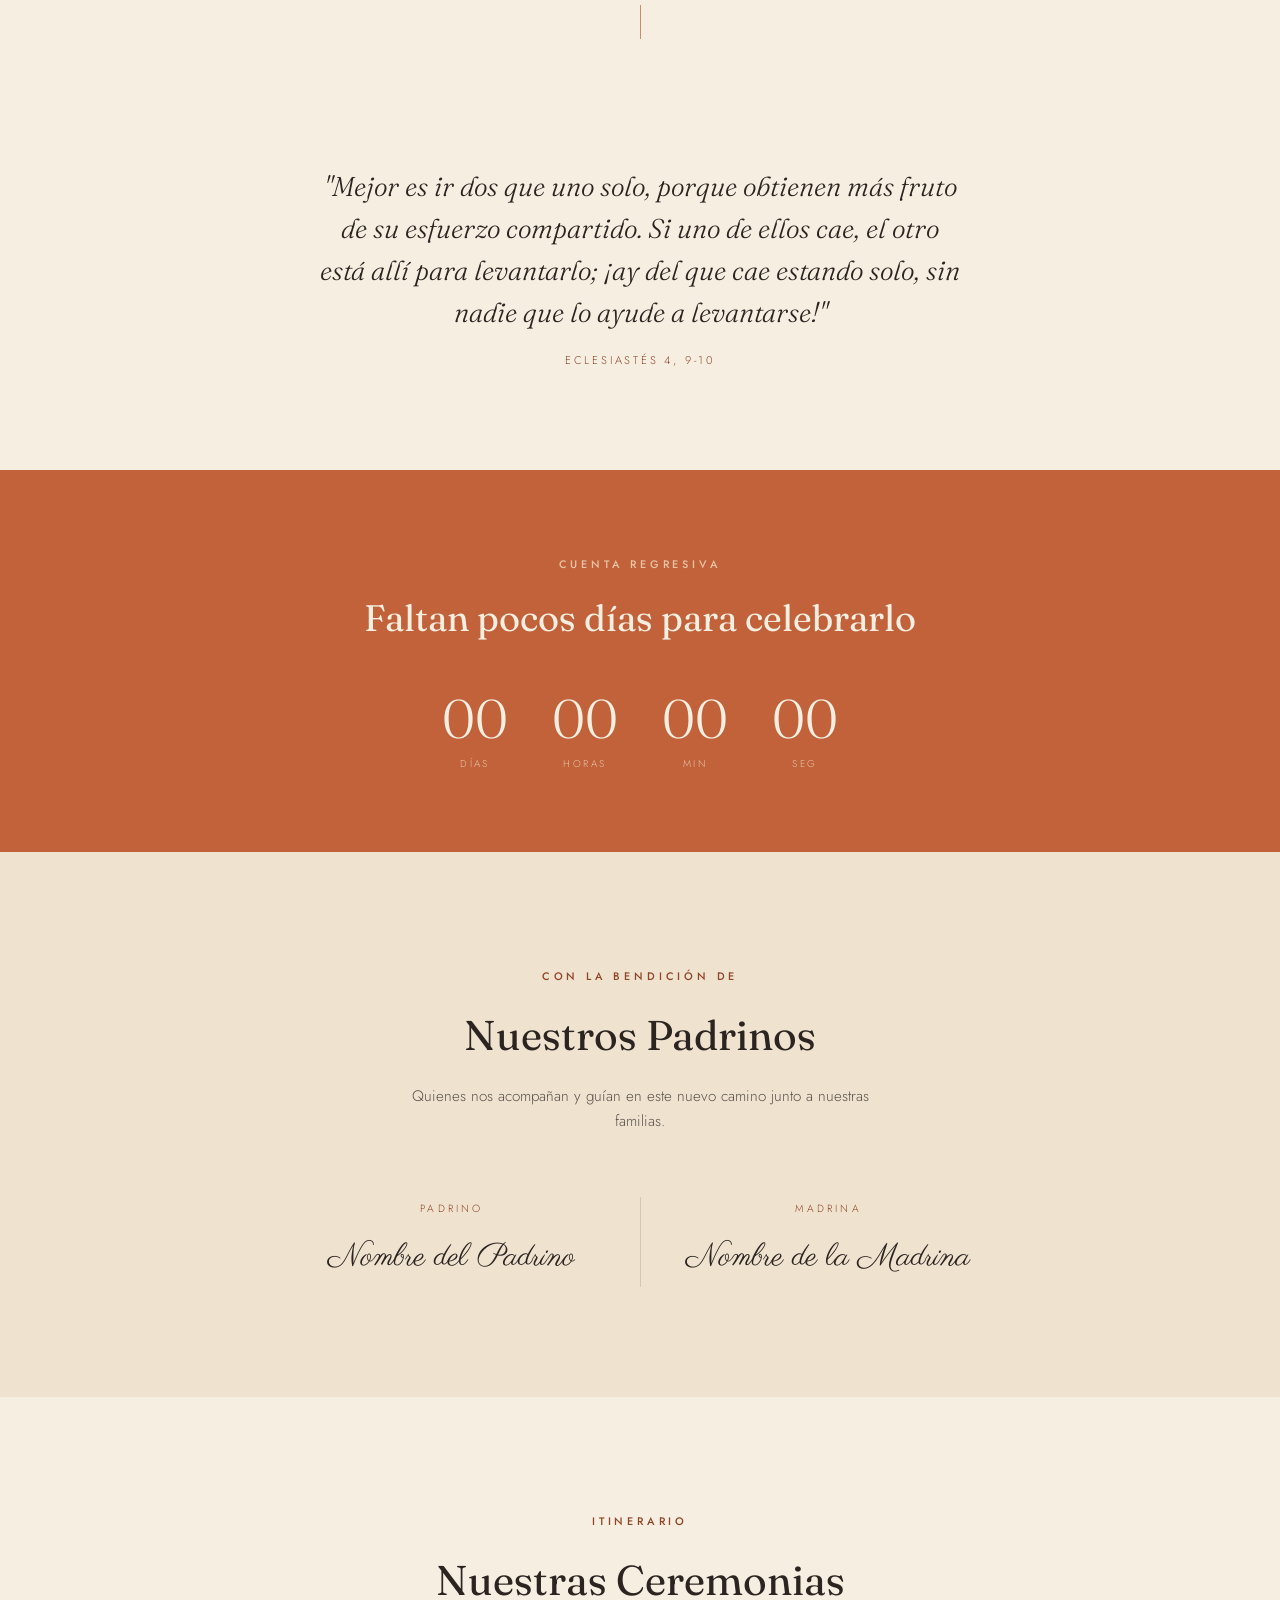
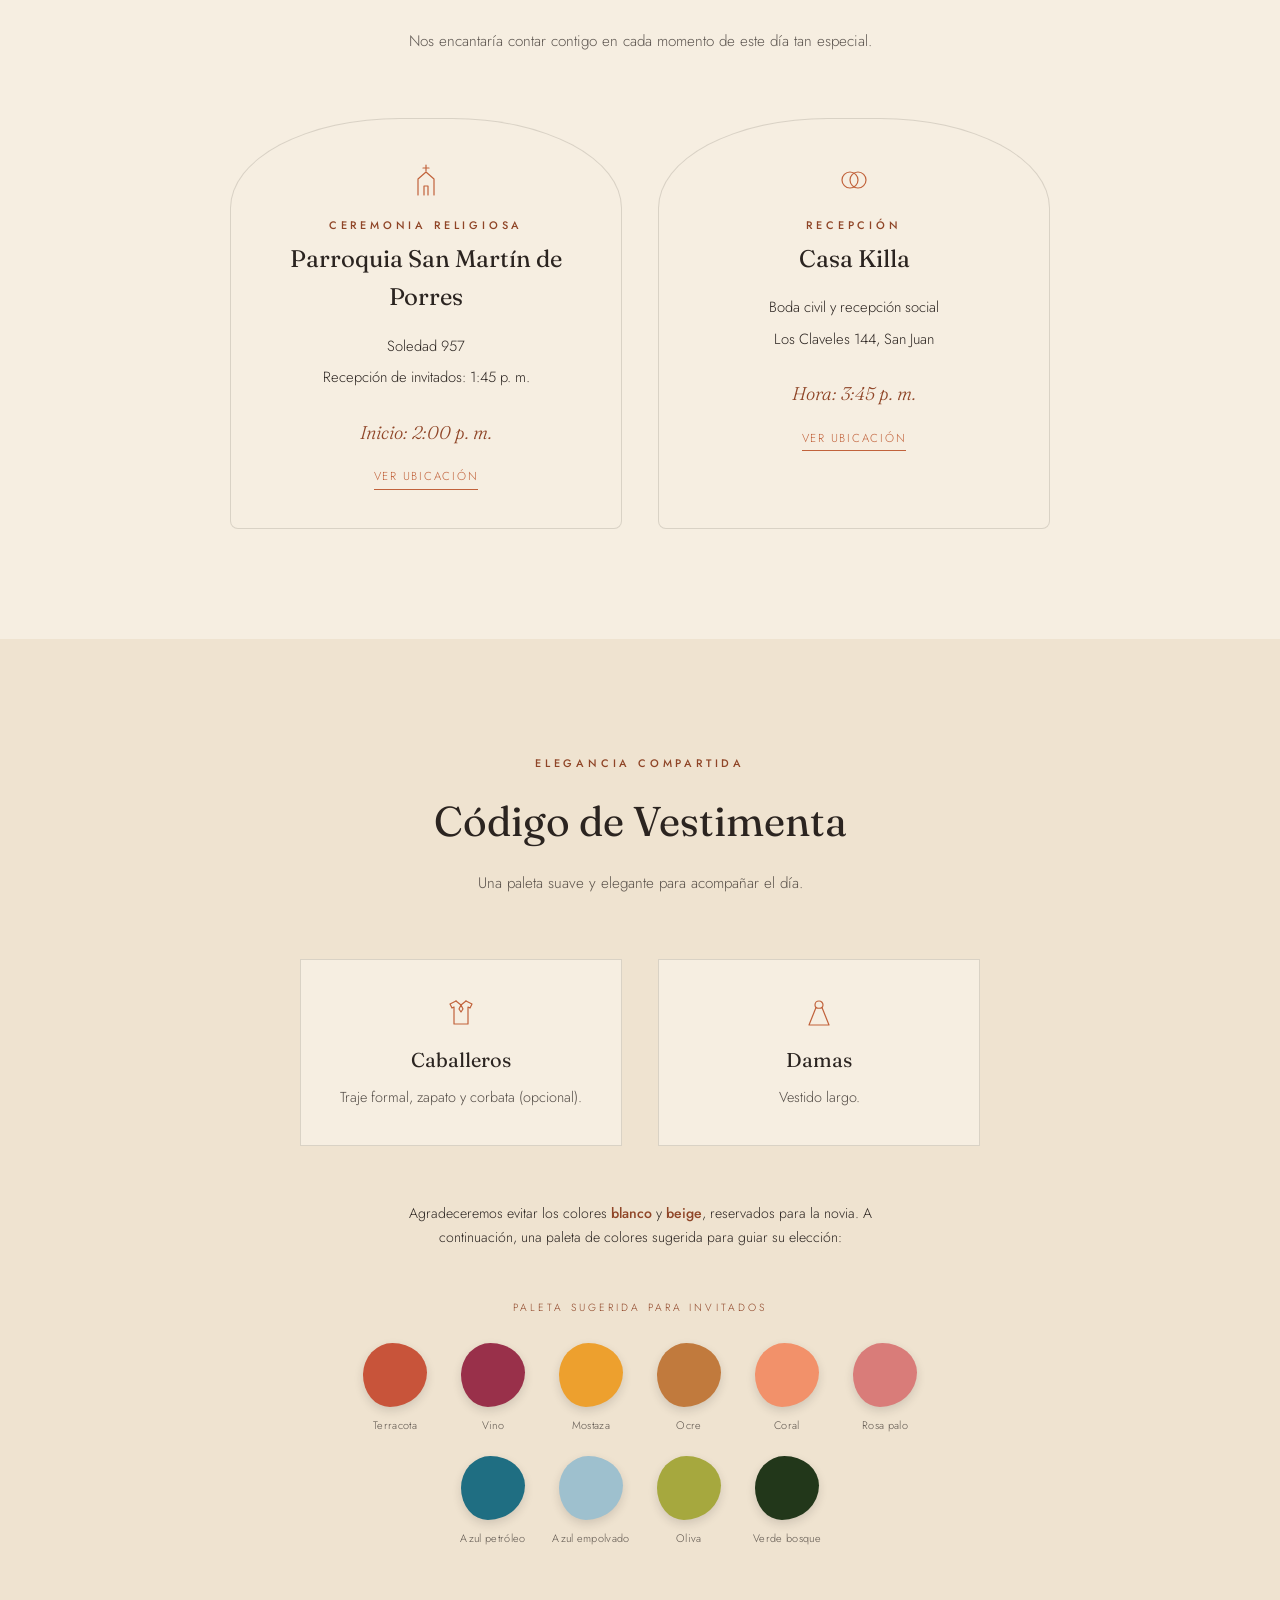
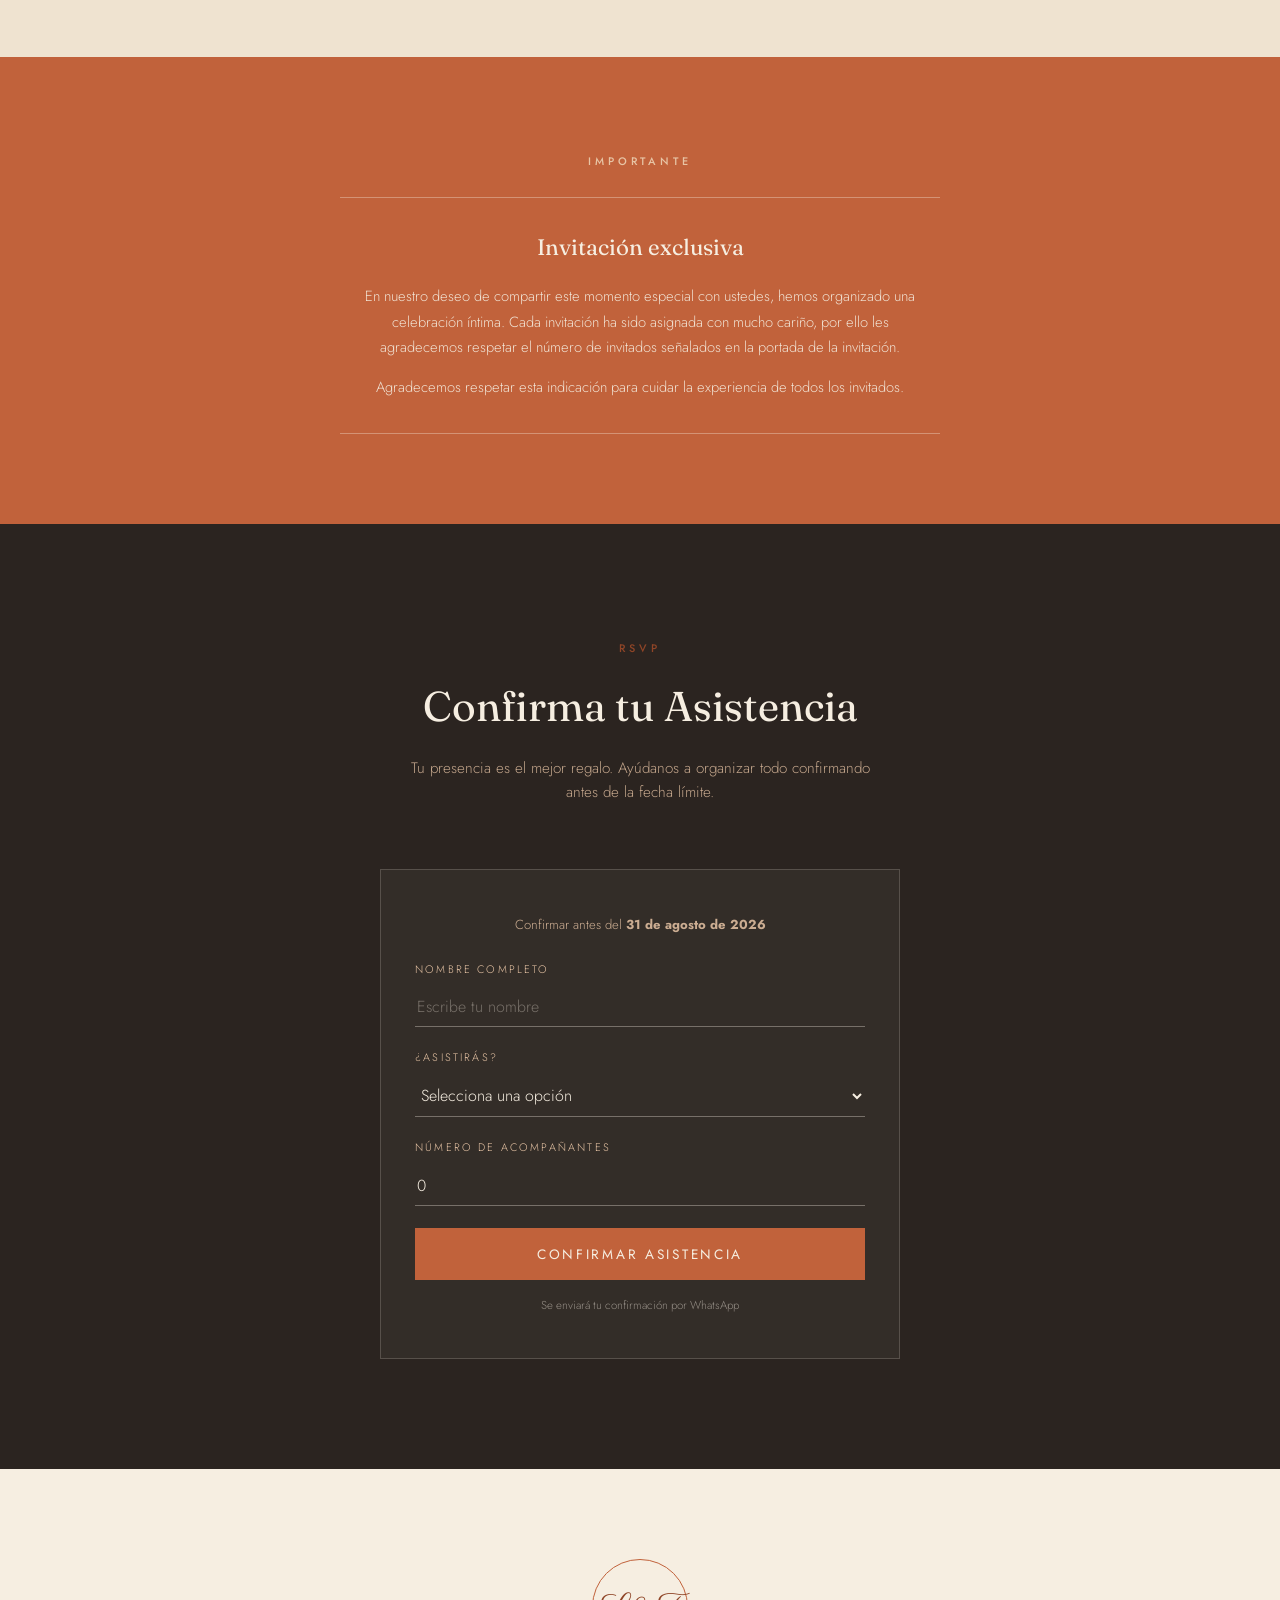
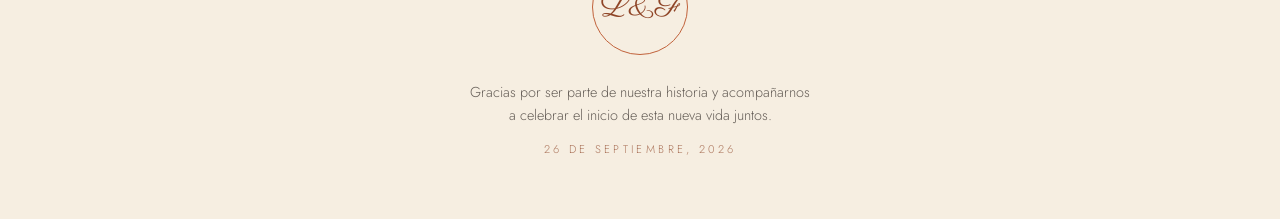
==== commit 7ae425b4: "Actualiza invitacion y prepara publicacion" ====
--- a/index.html
+++ b/index.html
@@ -22,6 +22,8 @@
     <div class="slide"><img src="assets/images/Preboda_Fiore&Luis-5.jpg" alt=""></div>
     <div class="slide"><img src="assets/images/Preboda_Fiore&Luis-6.jpg" alt=""></div>
     <div class="slide"><img src="assets/images/Preboda_Fiore&Luis-7.jpg" alt=""></div>
+    <div class="slide"><img src="assets/images/Preboda_Fiore&Luis-8.jpg" alt=""></div>
+    <div class="slide"><img src="assets/images/Preboda_Fiore&Luis-9.jpg" alt=""></div>
   </div>
   <button class="slider-arrow prev" onclick="moveSlide(-1)" aria-label="Foto anterior">&#8249;</button>
   <button class="slider-arrow next" onclick="moveSlide(1)" aria-label="Foto siguiente">&#8250;</button>
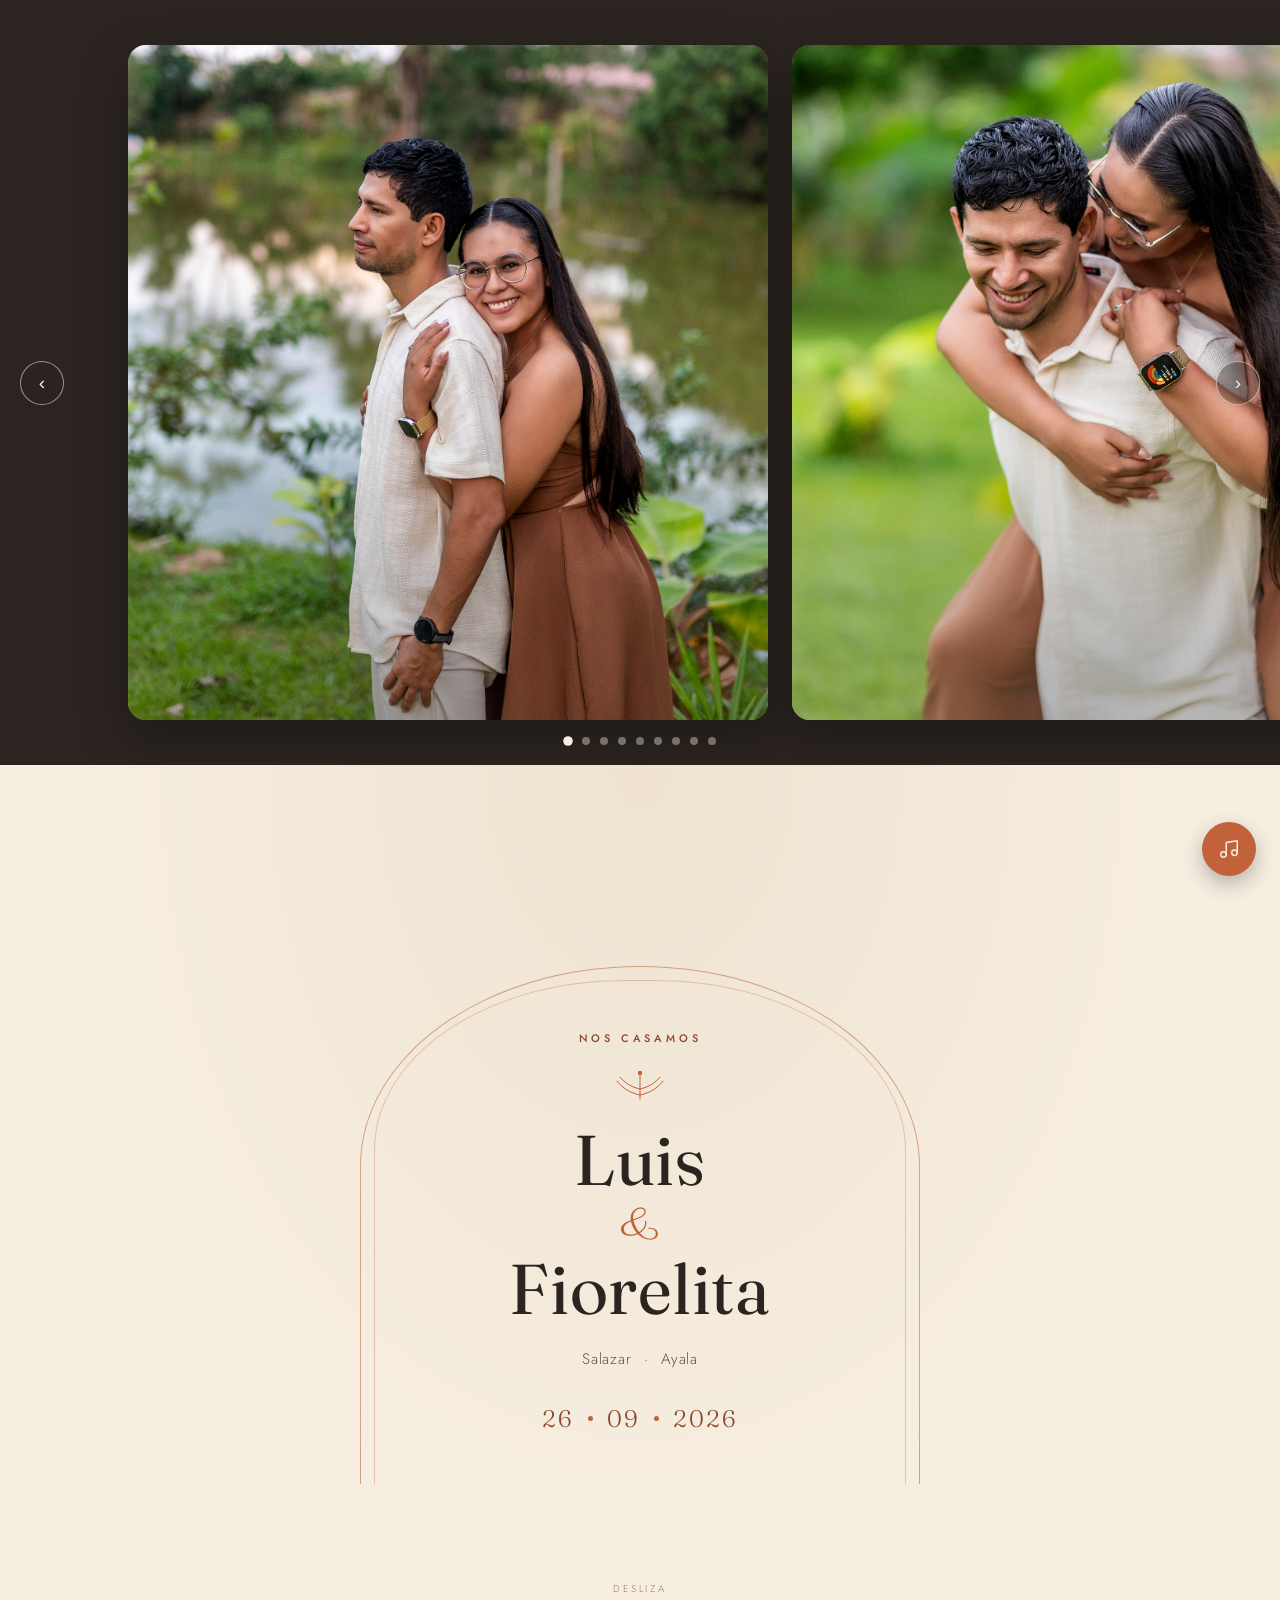
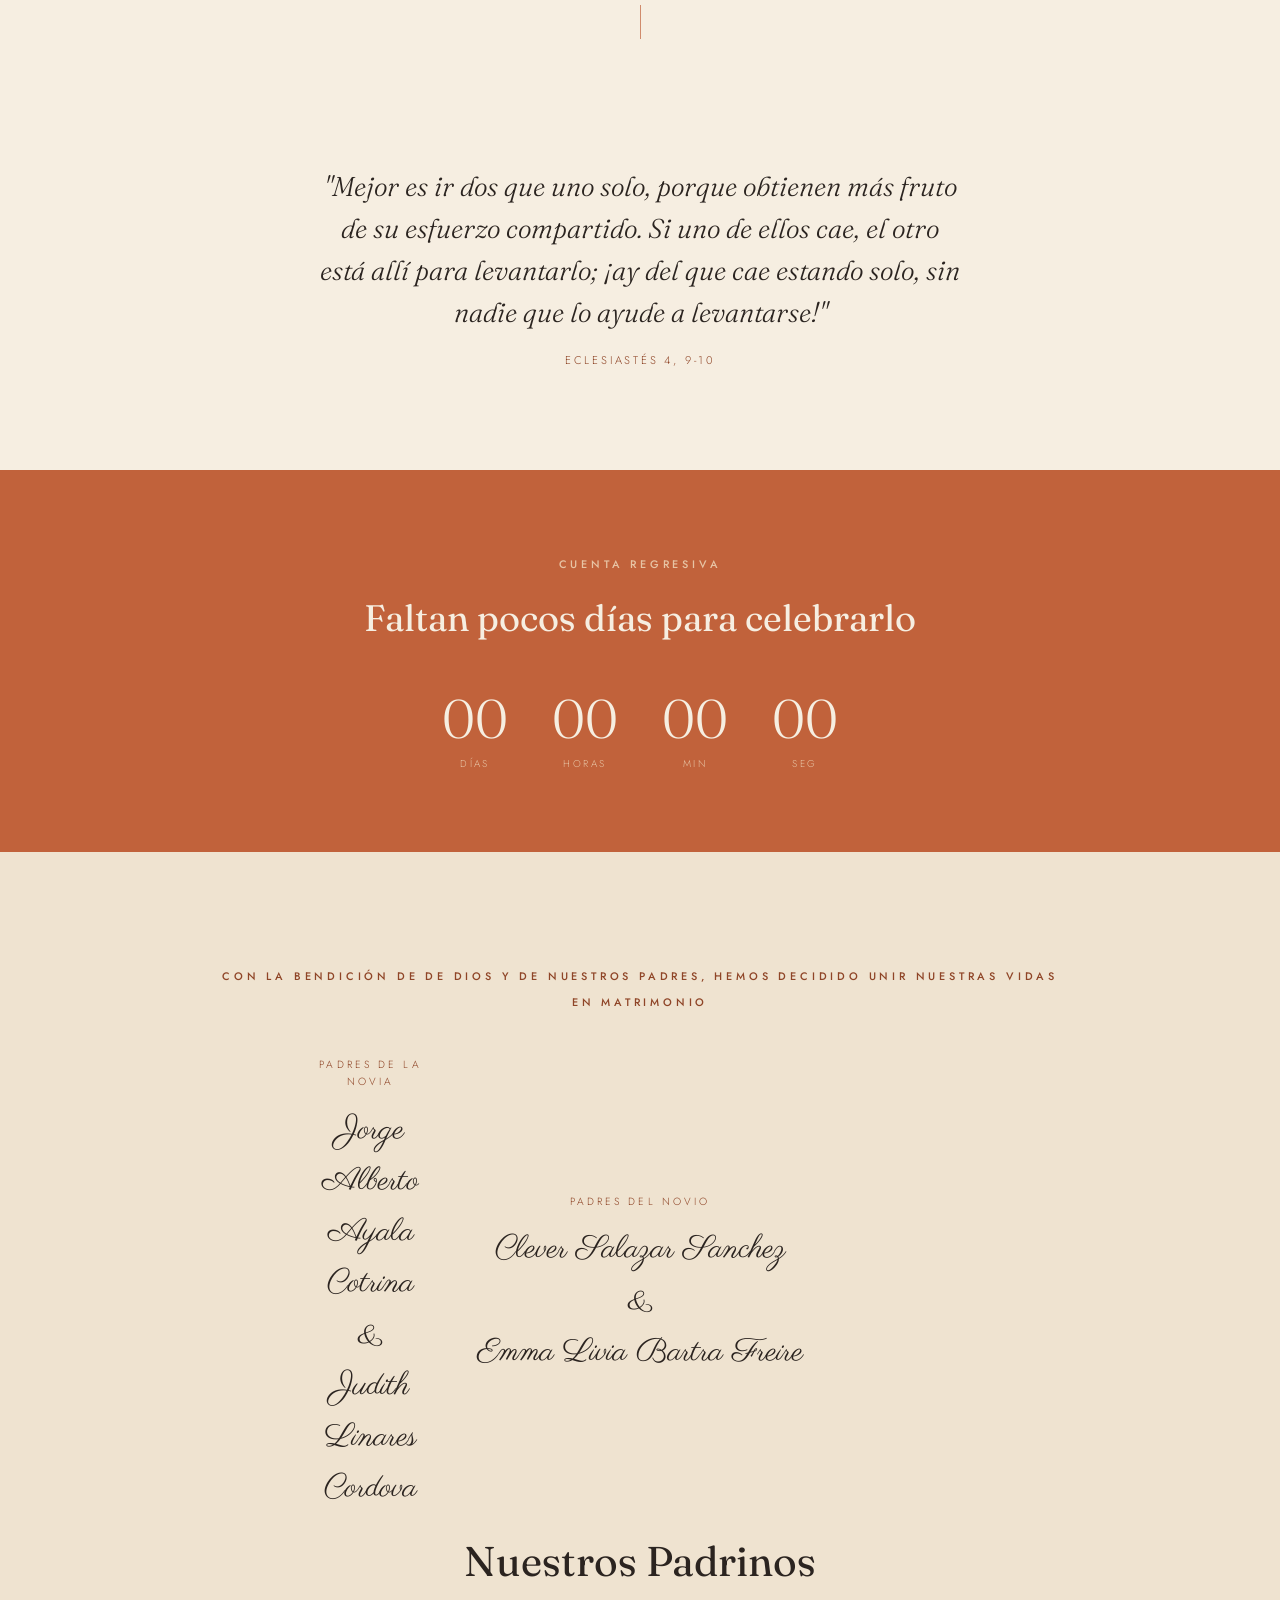
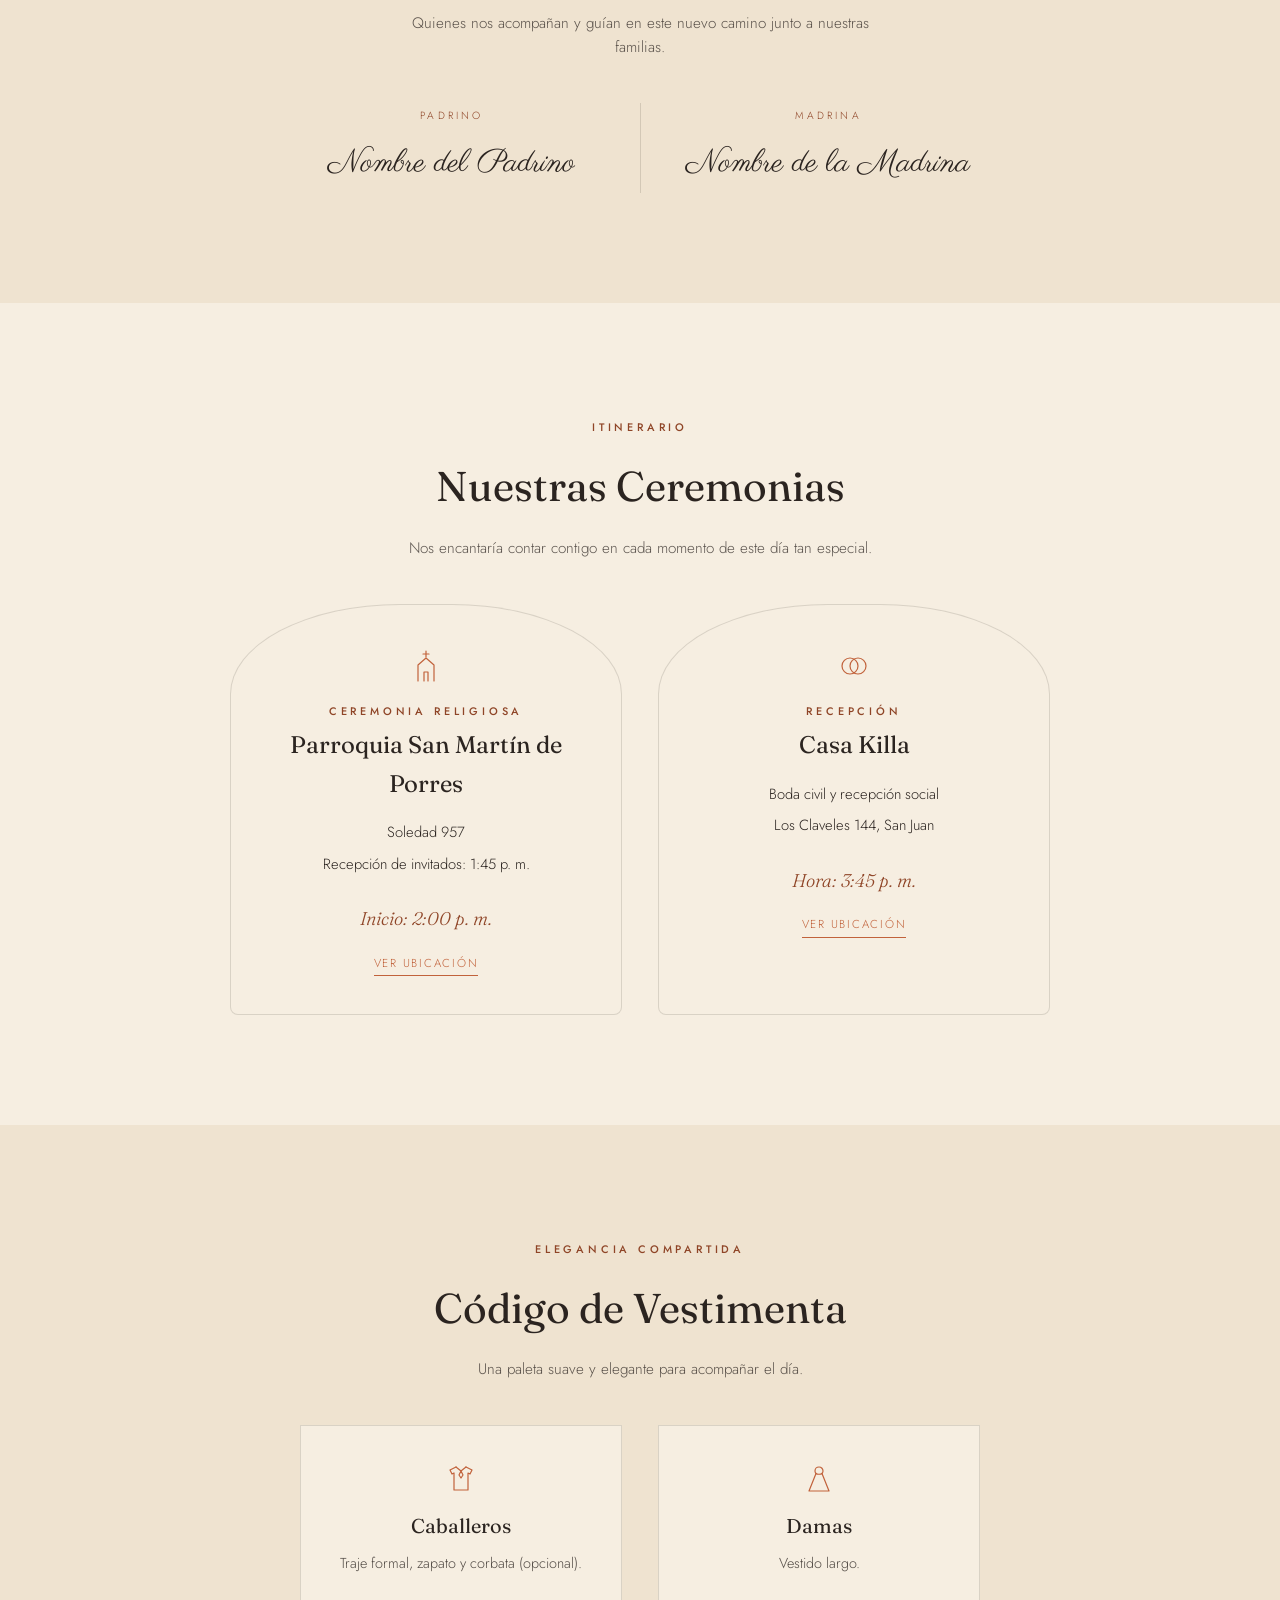
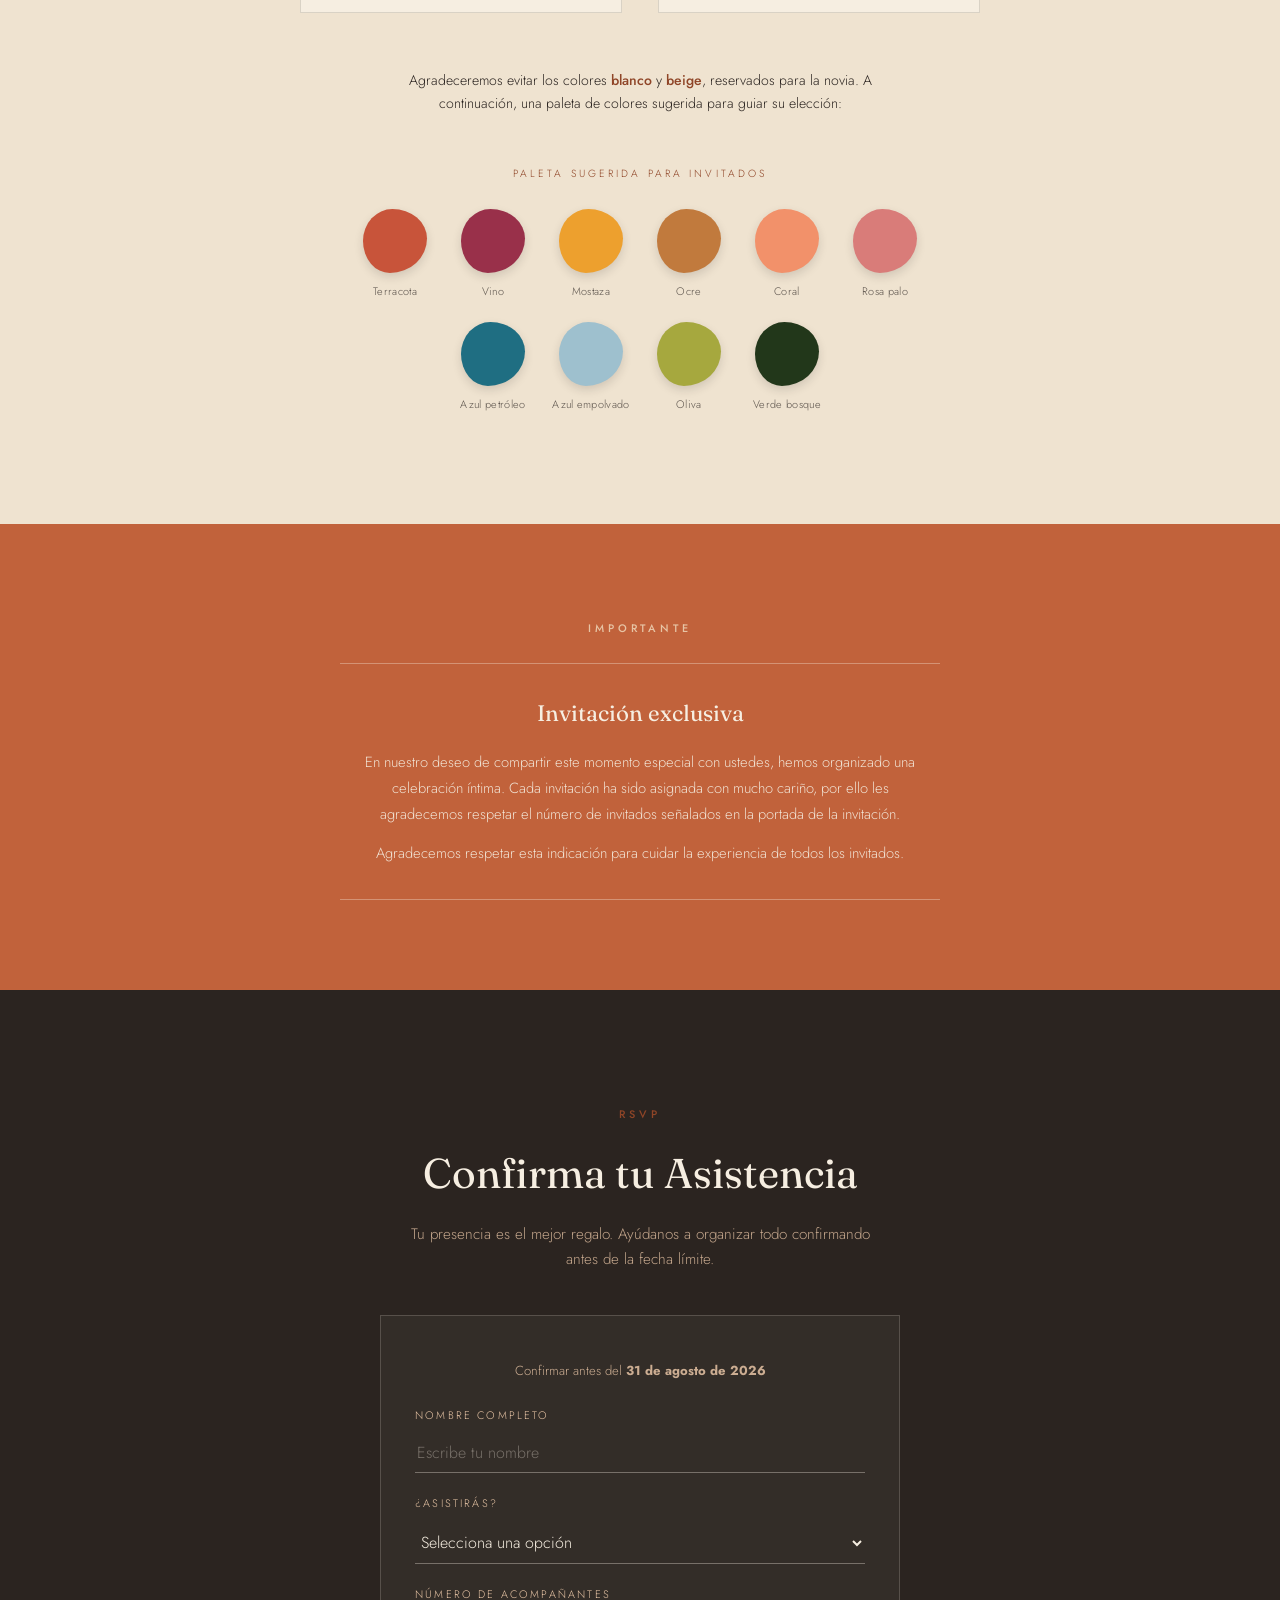
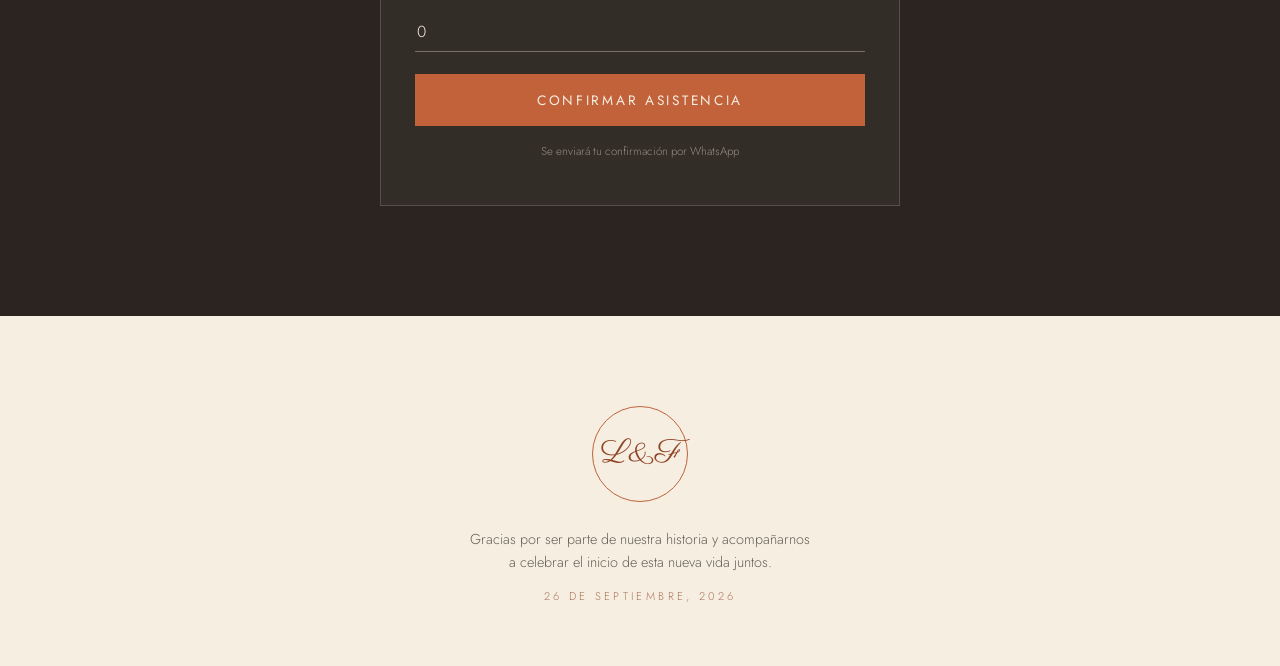
==== commit f2af8c68: "Nombres de los padres" ====
--- a/index.html
+++ b/index.html
@@ -79,7 +79,19 @@
 <section class="section padrinos-section">
   <div class="wrap">
     <div class="section-head reveal">
-      <span class="eyebrow">Con la bendición de</span>
+      <span class="eyebrow">Con la bendición de de Dios y de nuestros padres, hemos decidido unir nuestras vidas en matrimonio</span>
+    </div>
+    <div class="padrinos-grid reveal">
+      <div class="padrino">
+        <span class="role">Padres de la Novia</span>
+        <span class="name">Jorge Alberto Ayala Cotrina<br>&<br>Judith Linares Cordova</span>
+      </div>
+      <div class="padrino">
+        <span class="role">Padres del Novio</span>
+        <span class="name">Clever Salazar Sanchez<br>&<br>Emma Livia Bartra Freire</span>
+      </div>
+    </div>
+    <div class="section-head reveal">
       <h2>Nuestros Padrinos</h2>
       <p>Quienes nos acompañan y guían en este nuevo camino junto a nuestras familias.</p>
     </div>
--- a/css/style.css
+++ b/css/style.css
@@ -334,7 +334,7 @@
 
 /* ---------- SECTION HEADERS ---------- */
 .section{padding:110px 24px;}
-.section-head{text-align:center; margin-bottom:64px;}
+.section-head{text-align:center; margin-bottom:44px;}
 .section-head h2{font-size:clamp(1.9rem, 4.5vw, 2.6rem); margin-top:14px;}
 .section-head p{max-width:480px; margin:16px auto 0; opacity:0.75; font-size:0.95rem;}
 
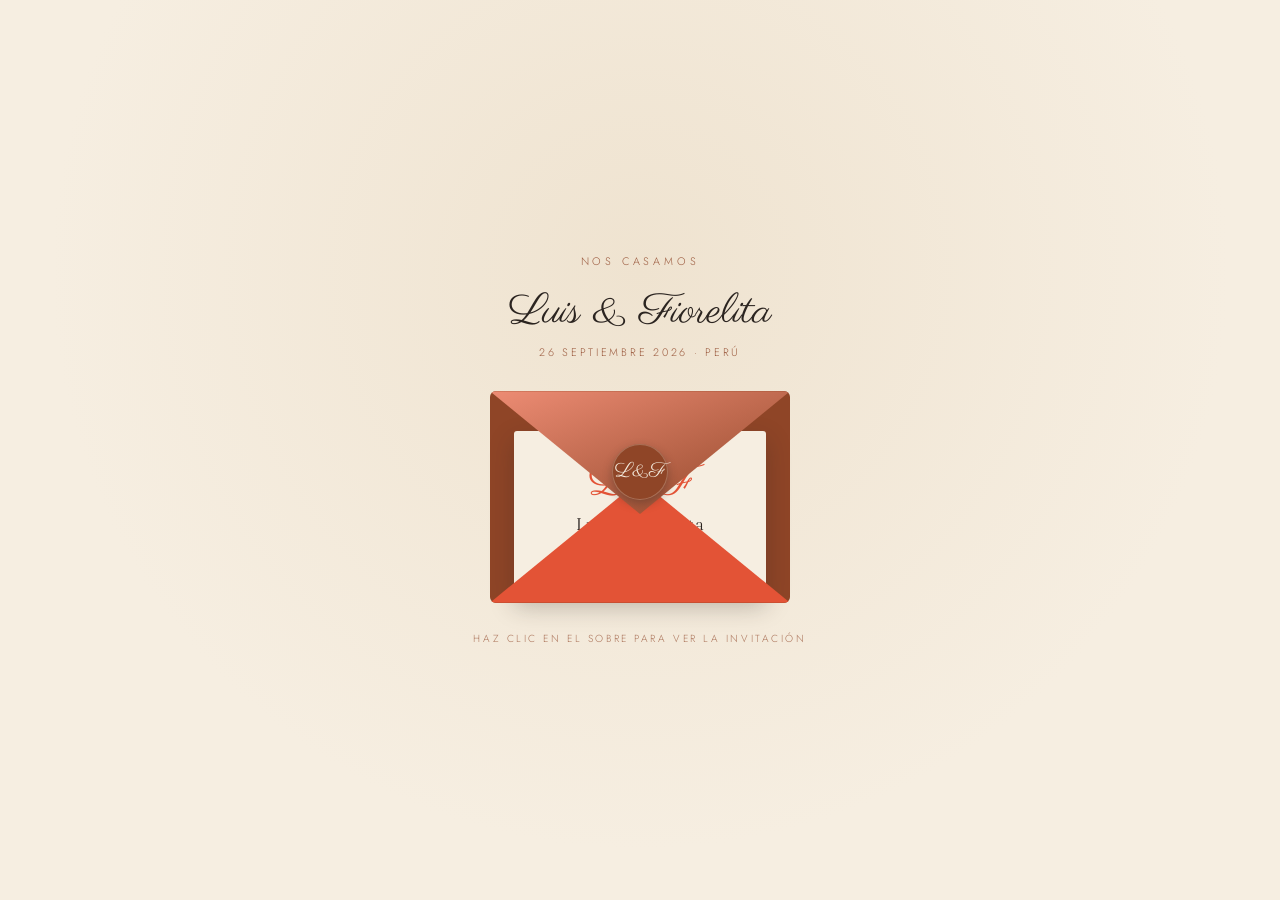
==== commit ca5075fc: "Sobre de invitación con reducción en los nombres de los padres y padrinos" ====
--- a/index.html
+++ b/index.html
@@ -10,275 +10,33 @@
 </head>
 <body>
 
-<!-- SLIDER DE FOTOS (agrega tus fotos en assets/images/ y reemplaza cada .slide) -->
-<section class="slider" id="slider">
-  <div class="slider-track" id="sliderTrack">
-    <!-- Para poner tu foto, reemplaza el contenido de cada .slide por:
-         <img src="assets/images/foto1.jpg" alt=""> -->
-    <div class="slide"><img src="assets/images/Preboda_Fiore&Luis-1.jpg" alt=""></div>
-    <div class="slide"><img src="assets/images/Preboda_Fiore&Luis-2.jpg" alt=""></div>
-    <div class="slide"><img src="assets/images/Preboda_Fiore&Luis-3.jpg" alt=""></div>
-    <div class="slide"><img src="assets/images/Preboda_Fiore&Luis-4.jpg" alt=""></div>
-    <div class="slide"><img src="assets/images/Preboda_Fiore&Luis-5.jpg" alt=""></div>
-    <div class="slide"><img src="assets/images/Preboda_Fiore&Luis-6.jpg" alt=""></div>
-    <div class="slide"><img src="assets/images/Preboda_Fiore&Luis-7.jpg" alt=""></div>
-    <div class="slide"><img src="assets/images/Preboda_Fiore&Luis-8.jpg" alt=""></div>
-    <div class="slide"><img src="assets/images/Preboda_Fiore&Luis-9.jpg" alt=""></div>
-  </div>
-  <button class="slider-arrow prev" onclick="moveSlide(-1)" aria-label="Foto anterior">&#8249;</button>
-  <button class="slider-arrow next" onclick="moveSlide(1)" aria-label="Foto siguiente">&#8250;</button>
-  <div class="slider-dots" id="sliderDots"></div>
-</section>
+  <!-- SOBRE DE APERTURA (pantalla inicial) -->
+<section class="intro-screen" id="introScreen">
+  <span class="intro-eyebrow">Nos casamos</span>
+  <span class="intro-names">Luis &amp; Fiorelita</span>
+  <span class="intro-datelabel">26 Septiembre 2026 · Perú</span>
 
-<!-- HERO -->
-<section class="hero">
-  <div class="hero-arch reveal in">
-    <span class="eyebrow hero-eyebrow">Nos casamos</span>
-    <div class="sprig" style="margin-bottom:20px;">
-      <svg width="150" height="34" viewBox="0 0 150 34" fill="none" xmlns="http://www.w3.org/2000/svg">
-        <g stroke="#C1623B" stroke-width="1" stroke-linecap="round">
-          <path d="M75 30 C 75 18, 75 10, 75 4"/>
-          <path d="M75 26 C 66 24, 58 20, 52 12"/>
-          <path d="M75 20 C 66 18, 60 14, 55 8"/>
-          <path d="M75 26 C 84 24, 92 20, 98 12"/>
-          <path d="M75 20 C 84 18, 90 14, 95 8"/>
-          <circle cx="75" cy="4" r="2.2" fill="#C1623B" stroke="none"/>
-        </g>
-      </svg>
-    </div>
-    <h1 class="hero-names">Luis<span class="hero-amp">&amp;</span>Fiorelita</h1>
-    <p class="hero-sub">Salazar &nbsp;·&nbsp; Ayala</p>
-    <div class="hero-date">
-      <span>26</span><span class="dot"></span><span>09</span><span class="dot"></span><span>2026</span>
+  <div class="envelope-scene" id="envelopeScene" onclick="openEnvelope()">
+    <div class="envelope">
+      <div class="env-back"></div>
+      <div class="letter">
+        <span class="amp">L&amp;F</span>
+        <span class="names">Luis &amp; Fiorelita</span>
+        <span class="ldate">26 · 09 · 2026</span>
+      </div>
+      <div class="env-front"></div>
+      <div class="env-flap"></div>
+      <div class="seal">L&amp;F</div>
     </div>
   </div>
-  <div class="scroll-cue"><span>Desliza</span><span class="line"></span></div>
+
+  <div class="intro-guest" id="introGuest">
+    <span class="guest-name" id="guestName"></span>
+    <span class="guest-seats" id="guestSeats"></span>
+  </div>
+
+  <span class="intro-hint">Haz clic en el sobre para ver la invitación</span>
 </section>
-
-<!-- QUOTE -->
-<section class="quote-section reveal">
-  <div class="wrap">
-    <p class="quote-text">"Mejor es ir dos que uno solo, porque obtienen más fruto de su esfuerzo compartido. Si uno de ellos cae, el otro está allí para levantarlo; ¡ay del que cae estando solo, sin nadie que lo ayude a levantarse!"</p>
-    <p class="quote-source">Eclesiastés 4, 9-10</p>
-  </div>
-</section>
-
-<!-- COUNTDOWN -->
-<section class="countdown-section reveal">
-  <span class="eyebrow">Cuenta regresiva</span>
-  <h2>Faltan pocos días para celebrarlo</h2>
-  <div class="countdown-grid" id="countdown">
-    <div class="cd-cell"><span class="cd-num" id="cd-days">00</span><span class="cd-label">Días</span></div>
-    <div class="cd-cell"><span class="cd-num" id="cd-hours">00</span><span class="cd-label">Horas</span></div>
-    <div class="cd-cell"><span class="cd-num" id="cd-min">00</span><span class="cd-label">Min</span></div>
-    <div class="cd-cell"><span class="cd-num" id="cd-sec">00</span><span class="cd-label">Seg</span></div>
-  </div>
-</section>
-
-<!-- PADRINOS -->
-<section class="section padrinos-section">
-  <div class="wrap">
-    <div class="section-head reveal">
-      <span class="eyebrow">Con la bendición de de Dios y de nuestros padres, hemos decidido unir nuestras vidas en matrimonio</span>
-    </div>
-    <div class="padrinos-grid reveal">
-      <div class="padrino">
-        <span class="role">Padres de la Novia</span>
-        <span class="name">Jorge Alberto Ayala Cotrina<br>&<br>Judith Linares Cordova</span>
-      </div>
-      <div class="padrino">
-        <span class="role">Padres del Novio</span>
-        <span class="name">Clever Salazar Sanchez<br>&<br>Emma Livia Bartra Freire</span>
-      </div>
-    </div>
-    <div class="section-head reveal">
-      <h2>Nuestros Padrinos</h2>
-      <p>Quienes nos acompañan y guían en este nuevo camino junto a nuestras familias.</p>
-    </div>
-    <div class="padrinos-grid reveal">
-      <div class="padrino">
-        <span class="role">Padrino</span>
-        <span class="name">Nombre del Padrino</span>
-      </div>
-      <div class="padrinos-div"></div>
-      <div class="padrino">
-        <span class="role">Madrina</span>
-        <span class="name">Nombre de la Madrina</span>
-      </div>
-    </div>
-  </div>
-</section>
-
-<!-- CEREMONIAS -->
-<section class="section">
-  <div class="wrap">
-    <div class="section-head reveal">
-      <span class="eyebrow">Itinerario</span>
-      <h2>Nuestras Ceremonias</h2>
-      <p>Nos encantaría contar contigo en cada momento de este día tan especial.</p>
-    </div>
-    <div class="cer-grid reveal">
-      <div class="cer-card">
-        <div class="cer-icon">
-          <svg width="34" height="34" viewBox="0 0 34 34" fill="none" xmlns="http://www.w3.org/2000/svg">
-            <g stroke="#C1623B" stroke-width="1.2" stroke-linecap="round" stroke-linejoin="round">
-              <path d="M17 2 L17 8"/>
-              <path d="M14 5 L20 5"/>
-              <path d="M9 32 V16 L17 9 L25 16 V32"/>
-              <path d="M15 32 V23 H19 V32"/>
-            </g>
-          </svg>
-        </div>
-        <span class="eyebrow">Ceremonia religiosa</span>
-        <h3>Parroquia San Martín de Porres</h3>
-        <p class="cer-row">Soledad 957</p>
-        <p class="cer-row">Recepción de invitados: 1:45 p. m.</p>
-        <span class="cer-time">Inicio: 2:00 p. m.</span><br>
-        <a class="cer-map" href="https://www.google.com/maps/place/Parroquia+San+Mart%C3%ADn+de+Porres+-+Vicariato+Apost%C3%B3lico+de+Iquitos./@-3.7516228,-73.257812,18z/data=!4m6!3m5!1s0x91ea10123efedf8d:0xf76ba1a9c0fcab89!8m2!3d-3.7524382!4d-73.2575402!16s%2Fg%2F11c1qc8bvv?entry=tts&g_ep=EgoyMDI2MDcxNS4wIPu8ASoASAFQAw%3D%3D&skid=e80bf835-62ee-4da5-b775-1ae22fecc742" target="_blank" rel="noopener">Ver ubicación</a>
-      </div>
-      <div class="cer-card">
-        <div class="cer-icon">
-          <svg width="34" height="34" viewBox="0 0 34 34" fill="none" xmlns="http://www.w3.org/2000/svg">
-            <g stroke="#C1623B" stroke-width="1.2" stroke-linecap="round" stroke-linejoin="round">
-              <circle cx="13" cy="17" r="8"/>
-              <circle cx="21" cy="17" r="8"/>
-            </g>
-          </svg>
-        </div>
-        <span class="eyebrow">Recepción</span>
-        <h3>Casa Killa</h3>
-        <p class="cer-row">Boda civil y recepción social</p>
-        <p class="cer-row">Los Claveles 144, San Juan</p>
-        <span class="cer-time">Hora: 3:45 p. m.</span><br>
-        <a class="cer-map" href="https://www.google.com/maps/place/Casa+Killa,+Hospedaje+y+Eventos/@-3.7754351,-73.2970165,16.5z/data=!4m6!3m5!1s0x91ea0fb5d015f047:0x1dc6eed5731afda8!8m2!3d-3.7746892!4d-73.2960385!16s%2Fg%2F11vs7sllny?entry=tts&g_ep=EgoyMDI2MDcxNS4wIPu8ASoASAFQAw%3D%3D&skid=c1c34a04-eab0-4326-b0ee-9f7e8373cfe0" target="_blank" rel="noopener">Ver ubicación</a>
-      </div>
-    </div>
-  </div>
-</section>
-
-<!-- CÓDIGO DE VESTIMENTA -->
-<section class="section dress-section">
-  <div class="wrap">
-    <div class="section-head reveal">
-      <span class="eyebrow">Elegancia compartida</span>
-      <h2>Código de Vestimenta</h2>
-      <p>Una paleta suave y elegante para acompañar el día.</p>
-    </div>
-
-    <div class="dress-columns reveal">
-      <div class="dress-card">
-        <div class="dress-icon">
-          <svg width="32" height="32" viewBox="0 0 32 32" fill="none" xmlns="http://www.w3.org/2000/svg">
-            <g stroke="#C1623B" stroke-width="1.2" stroke-linecap="round" stroke-linejoin="round">
-              <path d="M11 5 L16 9 L21 5"/>
-              <path d="M11 5 L5 8 L7 12 L9 11 V28 H23 V11 L25 12 L27 8 L21 5"/>
-              <path d="M16 9 L14 13 L16 16 L18 13 Z"/>
-            </g>
-          </svg>
-        </div>
-        <h3>Caballeros</h3>
-        <p>Traje formal, zapato y corbata (opcional).</p>
-      </div>
-      <div class="dress-card">
-        <div class="dress-icon">
-          <svg width="32" height="32" viewBox="0 0 32 32" fill="none" xmlns="http://www.w3.org/2000/svg">
-            <g stroke="#C1623B" stroke-width="1.2" stroke-linecap="round" stroke-linejoin="round">
-              <path d="M16 5 C 13.5 5 12 7 12 9 C 12 10.5 13 11.5 13 11.5 L 6 29 H 26 L 19 11.5 C 19 11.5 20 10.5 20 9 C 20 7 18.5 5 16 5 Z"/>
-              <path d="M13 11.5 C 14 12.5 18 12.5 19 11.5"/>
-            </g>
-          </svg>
-        </div>
-        <h3>Damas</h3>
-        <p>Vestido largo.</p>
-      </div>
-    </div>
-
-    <p class="dress-note reveal">Agradeceremos evitar los colores <strong>blanco</strong> y <strong>beige</strong>, reservados para la novia. A continuación, una paleta de colores sugerida para guiar su elección:</p>
-
-    <div class="palette-wrap reveal">
-      <span class="palette-label">Paleta sugerida para invitados</span>
-      <div class="palette-grid">
-        <div class="swatch"><div class="swatch-blob" style="background:#C8543A;"></div><span class="swatch-name">Terracota</span></div>
-        <div class="swatch"><div class="swatch-blob" style="background:#99304A;"></div><span class="swatch-name">Vino</span></div>
-        <div class="swatch"><div class="swatch-blob" style="background:#EDA02E;"></div><span class="swatch-name">Mostaza</span></div>
-        <div class="swatch"><div class="swatch-blob" style="background:#C17A3D;"></div><span class="swatch-name">Ocre</span></div>
-        <div class="swatch"><div class="swatch-blob" style="background:#F2916A;"></div><span class="swatch-name">Coral</span></div>
-        <div class="swatch"><div class="swatch-blob" style="background:#D97C79;"></div><span class="swatch-name">Rosa palo</span></div>
-        <div class="swatch"><div class="swatch-blob" style="background:#1F6E82;"></div><span class="swatch-name">Azul petróleo</span></div>
-        <div class="swatch"><div class="swatch-blob" style="background:#9EC0CE;"></div><span class="swatch-name">Azul empolvado</span></div>
-        <div class="swatch"><div class="swatch-blob" style="background:#A6A83E;"></div><span class="swatch-name">Oliva</span></div>
-        <div class="swatch"><div class="swatch-blob" style="background:#22371A;"></div><span class="swatch-name">Verde bosque</span></div>
-      </div>
-    </div>
-  </div>
-</section>
-
-<!-- IMPORTANTE -->
-<section class="important-section reveal">
-  <div class="wrap">
-    <span class="eyebrow">Importante</span>
-    <div class="important-card">
-      <h3>Invitación exclusiva</h3>
-      <p>En nuestro deseo de compartir este momento especial con ustedes, hemos organizado una celebración íntima. Cada invitación ha sido asignada con mucho cariño, por ello les agradecemos respetar el número de invitados señalados en la portada de la invitación.</p>
-      <p>Agradecemos respetar esta indicación para cuidar la experiencia de todos los invitados.</p>
-    </div>
-  </div>
-</section>
-
-<!-- RSVP -->
-<section class="section rsvp-section">
-  <div class="wrap">
-    <div class="section-head reveal">
-      <span class="eyebrow">RSVP</span>
-      <h2>Confirma tu Asistencia</h2>
-      <p>Tu presencia es el mejor regalo. Ayúdanos a organizar todo confirmando antes de la fecha límite.</p>
-    </div>
-    <form class="rsvp-card reveal" onsubmit="return enviarConfirmacion(event)">
-      <p class="rsvp-deadline">Confirmar antes del <strong>31 de agosto de 2026</strong></p>
-      <div class="field">
-        <label for="nombre">Nombre completo</label>
-        <input type="text" id="nombre" placeholder="Escribe tu nombre" required>
-      </div>
-      <div class="field">
-        <label for="asistencia">¿Asistirás?</label>
-        <select id="asistencia" required>
-          <option value="" disabled selected>Selecciona una opción</option>
-          <option value="Sí, asistiré">Sí, asistiré</option>
-          <option value="No podré asistir">No podré asistir</option>
-        </select>
-      </div>
-      <div class="field">
-        <label for="acompanantes">Número de acompañantes</label>
-        <input type="number" id="acompanantes" min="0" placeholder="0" value="0">
-      </div>
-      <button type="submit" class="btn-confirm">Confirmar asistencia</button>
-      <p class="rsvp-note">Se enviará tu confirmación por WhatsApp</p>
-    </form>
-  </div>
-</section>
-
-<!-- FOOTER -->
-<footer class="reveal">
-  <div class="monogram">L&amp;F</div>
-  <p>Gracias por ser parte de nuestra historia y acompañarnos a celebrar el inicio de esta nueva vida juntos.</p>
-  <p class="date-small">26 de Septiembre, 2026</p>
-</footer>
-
-<!-- MÚSICA DE FONDO (agrega tu archivo dentro de assets/audio/ y actualiza el <source>) -->
-<audio id="bgMusic" loop>
-  <source src="assets/audio/Jamas-Camilo Sesto.mp3" type="audio/mpeg">
-</audio>
-<button class="music-toggle" id="musicToggle" onclick="toggleMusic()" aria-label="Reproducir música">
-  <svg class="icon-play" viewBox="0 0 24 24" fill="none" xmlns="http://www.w3.org/2000/svg">
-    <path d="M9 18V5l12-2v13" stroke="#F6EEE1" stroke-width="1.6" stroke-linecap="round" stroke-linejoin="round"/>
-    <circle cx="6" cy="18" r="3" stroke="#F6EEE1" stroke-width="1.6"/>
-    <circle cx="18" cy="16" r="3" stroke="#F6EEE1" stroke-width="1.6"/>
-  </svg>
-  <svg class="icon-pause" viewBox="0 0 24 24" fill="none" xmlns="http://www.w3.org/2000/svg">
-    <rect x="6" y="5" width="4" height="14" rx="1" fill="#F6EEE1"/>
-    <rect x="14" y="5" width="4" height="14" rx="1" fill="#F6EEE1"/>
-  </svg>
-</button>
 
 <script src="js/script.js"></script>
 </body>
--- a/css/style.css
+++ b/css/style.css
@@ -1,8 +1,9 @@
 :root{
   --cream:#F6EEE1;
   --cream-2:#EFE3D0;
-  --terracota:#C1623B;
+  --terracota:#E35336;
   --terracota-dark:#8F4527;
+  --terracota-light:#ED8C74;
   --olive:#6E7350;
   --ink:#2B2420;
   --blush:#E7C4A5;
@@ -38,6 +39,188 @@
 /* ---------- divider sprig ---------- */
 .sprig{display:flex; justify-content:center; margin:0 auto;}
 .sprig svg{display:block;}
+
+/* ---------- SOBRE DE APERTURA (pantalla inicial) ---------- */
+.intro-screen{
+  height:100svh;
+  display:flex;
+  flex-direction:column;
+  align-items:center;
+  justify-content:center;
+  position:relative;
+  background:radial-gradient(ellipse at 50% 30%, var(--cream-2) 0%, var(--cream) 65%);
+  transition:opacity 1s ease, visibility 1s ease;
+  overflow:hidden;
+  padding:24px;
+  text-align:center;
+}
+.intro-screen.hidden{
+  opacity:0;
+  visibility:hidden;
+  pointer-events:none;
+}
+.intro-eyebrow{
+  font-size:0.68rem;
+  letter-spacing:0.35em;
+  text-transform:uppercase;
+  color:var(--terracota-dark);
+  margin-bottom:22px;
+  opacity:0.85;
+}
+.intro-names{
+  font-family:'Parisienne', cursive;
+  font-size:clamp(2rem, 6vw, 2.6rem);
+  color:var(--ink);
+  line-height:1;
+}
+.intro-datelabel{
+  margin-top:10px;
+  font-size:0.68rem;
+  letter-spacing:0.25em;
+  text-transform:uppercase;
+  color:var(--terracota-dark);
+  opacity:0.85;
+}
+.intro-hint{
+  margin-top:28px;
+  font-size:0.64rem;
+  letter-spacing:0.25em;
+  text-transform:uppercase;
+  color:var(--terracota-dark);
+  opacity:0.7;
+  animation:hintPulse 2.2s ease-in-out infinite;
+}
+.intro-guest{
+  margin-top:26px;
+  text-align:center;
+  display:none;
+}
+.intro-guest.show{display:block;}
+.intro-guest .guest-name{
+  display:block;
+  font-family:'Parisienne', cursive;
+  font-size:1.7rem;
+  color:var(--terracota-dark);
+}
+.intro-guest .guest-seats{
+  display:block;
+  margin-top:6px;
+  font-size:0.66rem;
+  letter-spacing:0.15em;
+  text-transform:uppercase;
+  opacity:0.75;
+}
+@keyframes hintPulse{0%,100%{opacity:0.35;} 50%{opacity:0.85;}}
+
+.envelope-scene{
+  width:min(300px, 72vw);
+  aspect-ratio:1.42;
+  perspective:1600px;
+  position:relative;
+  cursor:pointer;
+  margin-top:30px;
+}
+.envelope{
+  position:relative;
+  width:100%;
+  height:100%;
+}
+.env-back{
+  position:absolute; inset:0;
+  background:var(--terracota-dark);
+  border-radius:6px;
+}
+.env-front{
+  position:absolute; inset:0;
+  background:var(--terracota);
+  border-radius:6px;
+  clip-path:polygon(0% 100%, 50% 42%, 100% 100%);
+  z-index:3;
+}
+.env-front::after{
+  content:"";
+  position:absolute; inset:0;
+  background:linear-gradient(180deg, rgba(0,0,0,0.12), transparent 40%);
+  clip-path:polygon(0% 100%, 50% 42%, 100% 100%);
+}
+.letter{
+  position:absolute;
+  left:8%; right:8%;
+  top:14%;
+  height:78%;
+  background:var(--cream);
+  border-radius:3px;
+  box-shadow:0 10px 24px rgba(43,36,32,0.28);
+  display:flex;
+  flex-direction:column;
+  align-items:center;
+  justify-content:center;
+  text-align:center;
+  padding:18px;
+  z-index:2;
+  transform:translateY(6%);
+  transition:transform 1s cubic-bezier(.65,0,.35,1), z-index 0s 0.5s;
+}
+.letter .amp{
+  font-family:'Parisienne', cursive;
+  font-size:2.6rem;
+  color:var(--terracota);
+  line-height:1;
+}
+.letter .names{
+  font-family:'Fraunces', serif;
+  font-size:1.05rem;
+  letter-spacing:0.04em;
+  margin-top:6px;
+  color:var(--ink);
+}
+.letter .ldate{
+  margin-top:10px;
+  font-size:0.62rem;
+  letter-spacing:0.25em;
+  text-transform:uppercase;
+  color:var(--terracota-dark);
+}
+.env-flap{
+  position:absolute;
+  top:0; left:0; right:0;
+  height:58%;
+  background:linear-gradient(160deg, var(--terracota-light), var(--terracota-dark));
+  clip-path:polygon(0% 0%, 100% 0%, 50% 100%);
+  transform-origin:top center;
+  transform:rotateX(0deg);
+  transition:transform 0.9s cubic-bezier(.65,0,.35,1);
+  z-index:4;
+  border-radius:6px 6px 0 0;
+}
+.seal{
+  position:absolute;
+  top:38%;
+  left:50%;
+  width:56px; height:56px;
+  transform:translate(-50%,-50%);
+  background:var(--terracota-dark);
+  border-radius:50%;
+  display:flex; align-items:center; justify-content:center;
+  font-family:'Parisienne', cursive;
+  font-size:1.25rem;
+  color:var(--cream);
+  box-shadow:0 4px 10px rgba(43,36,32,0.35), inset 0 0 0 1px rgba(246,238,225,0.25);
+  z-index:5;
+  transition:transform 0.5s ease, opacity 0.5s ease;
+}
+.envelope-scene.open .env-flap{
+  transform:rotateX(-180deg);
+}
+.envelope-scene.open .seal{
+  opacity:0;
+  transform:translate(-50%,-50%) scale(0.5);
+}
+.envelope-scene.open .letter{
+  transform:translateY(-58%);
+  z-index:6;
+  transition:transform 1s 0.35s cubic-bezier(.65,0,.35,1);
+}
 
 /* ---------- SLIDER / CARRUSEL DE FOTOS ---------- */
 
@@ -359,7 +542,7 @@
 }
 .padrino .name{
   font-family:'Parisienne', cursive;
-  font-size:2rem;
+  font-size:1.5rem;
   color:var(--ink);
 }
 .padrinos-div{width:1px; height:90px; background:var(--line);}
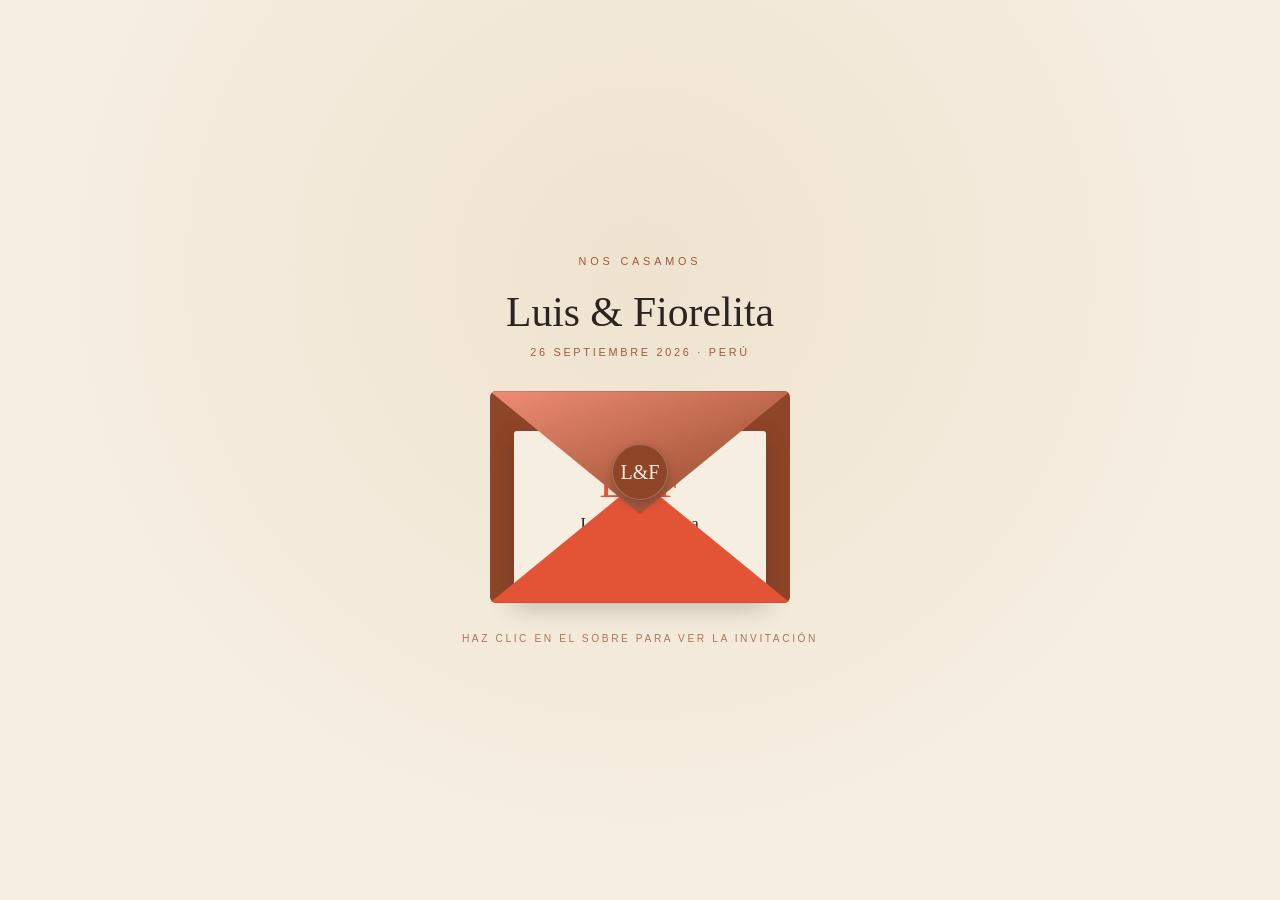
==== commit 7659fcca: "opcion de personalizar la invitación, separé el sobre con el contenido de la invitación" ====
--- a/index.html
+++ b/index.html
@@ -5,7 +5,6 @@
 <meta name="viewport" content="width=device-width, initial-scale=1.0">
 <title>Luis & Fiorelita — 26.09.2026</title>
 <link rel="preconnect" href="https://fonts.googleapis.com">
-<link href="https://fonts.googleapis.com/css2?family=Fraunces:ital,opsz,wght@0,9..144,300;0,9..144,400;0,9..144,600;1,9..144,400;1,9..144,500&family=Parisienne&family=Jost:wght@300;400;500;600&display=swap" rel="stylesheet">
 <link rel="stylesheet" href="css/style.css">
 </head>
 <body>
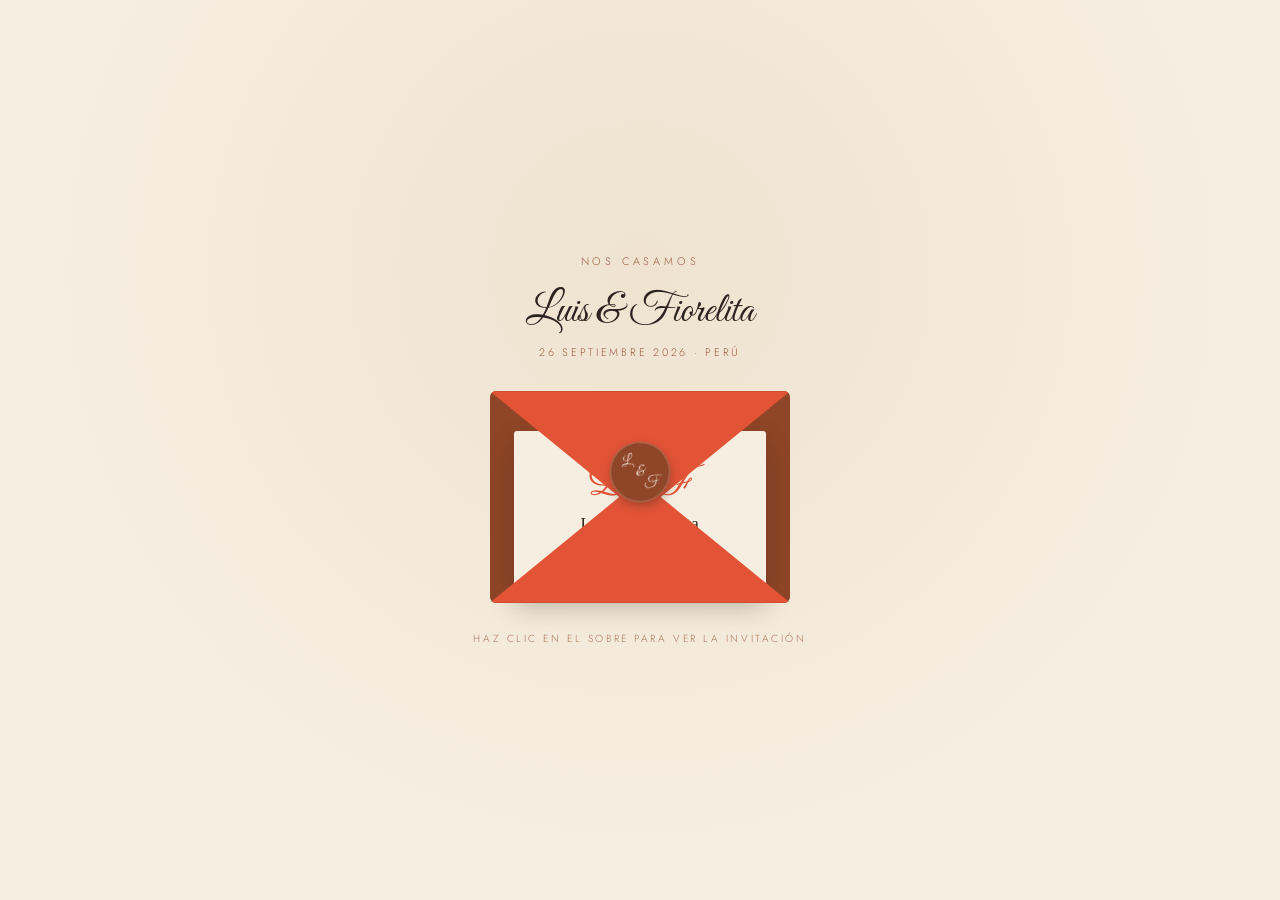
==== commit e7b1fbe3: "diseño del sobre y ajustes en titulos" ====
--- a/index.html
+++ b/index.html
@@ -5,6 +5,7 @@
 <meta name="viewport" content="width=device-width, initial-scale=1.0">
 <title>Luis & Fiorelita — 26.09.2026</title>
 <link rel="preconnect" href="https://fonts.googleapis.com">
+<link href="https://fonts.googleapis.com/css2?family=Alex+Brush&family=Allura&family=Cormorant+Garamond:ital@1&family=Great+Vibes&family=Italiana&family=Parisienne&family=Pinyon+Script&family=Playfair+Display:ital@1&family=Tangerine:wght@700&family=Jost:wght@400;500&display=swap" rel="stylesheet">
 <link rel="stylesheet" href="css/style.css">
 </head>
 <body>
@@ -25,7 +26,7 @@
       </div>
       <div class="env-front"></div>
       <div class="env-flap"></div>
-      <div class="seal">L&amp;F</div>
+      <div class="seal"><span>L</span><span>&amp;</span><span>F</span></div>
     </div>
   </div>
 
--- a/css/style.css
+++ b/css/style.css
@@ -30,6 +30,7 @@
   font-weight:500;
 }
 h1,h2,h3{font-family:'Fraunces', serif; font-weight:400; color:var(--ink);}
+h2,h3{text-transform: uppercase;}
 .script{font-family:'Parisienne', cursive; font-weight:400;}
 
 /* reveal on scroll */
@@ -68,7 +69,7 @@
   opacity:0.85;
 }
 .intro-names{
-  font-family:'Parisienne', cursive;
+  font-family:'Great Vibes', cursive;
   font-size:clamp(2rem, 6vw, 2.6rem);
   color:var(--ink);
   line-height:1;
@@ -185,7 +186,7 @@
   position:absolute;
   top:0; left:0; right:0;
   height:58%;
-  background:linear-gradient(160deg, var(--terracota-light), var(--terracota-dark));
+  background:linear-gradient(160deg, var(--terracota), var(--terracota));
   clip-path:polygon(0% 0%, 100% 0%, 50% 100%);
   transform-origin:top center;
   transform:rotateX(0deg);
@@ -197,18 +198,25 @@
   position:absolute;
   top:38%;
   left:50%;
-  width:56px; height:56px;
-  transform:translate(-50%,-50%);
+  width:60px; height:60px;
+  transform:translate(-50%,-50%) rotate(-15deg);
   background:var(--terracota-dark);
   border-radius:50%;
-  display:flex; align-items:center; justify-content:center;
-  font-family:'Parisienne', cursive;
-  font-size:1.25rem;
+  display:flex; flex-direction:column; align-items:center; justify-content:center;
+  font-family:'Great Vibes', cursive;
+  font-size:0.85rem;
   color:var(--cream);
   box-shadow:0 4px 10px rgba(43,36,32,0.35), inset 0 0 0 1px rgba(246,238,225,0.25);
   z-index:5;
   transition:transform 0.5s ease, opacity 0.5s ease;
 }
+.seal span{
+  display:block;
+  line-height:1;
+}
+.seal span:nth-child(1){ align-self:flex-start; margin-left:14px; }
+.seal span:nth-child(2){ align-self:center; }
+.seal span:nth-child(3){ align-self:flex-end; margin-right:14px; }
 .envelope-scene.open .env-flap{
   transform:rotateX(-180deg);
 }
@@ -418,6 +426,7 @@
 }
 .hero-eyebrow{margin-bottom:22px;}
 .hero-names{
+  font-family:'Great Vibes', cursive;
   font-size:clamp(2.6rem, 7vw, 4.4rem);
   line-height:1.05;
   letter-spacing:0.01em;
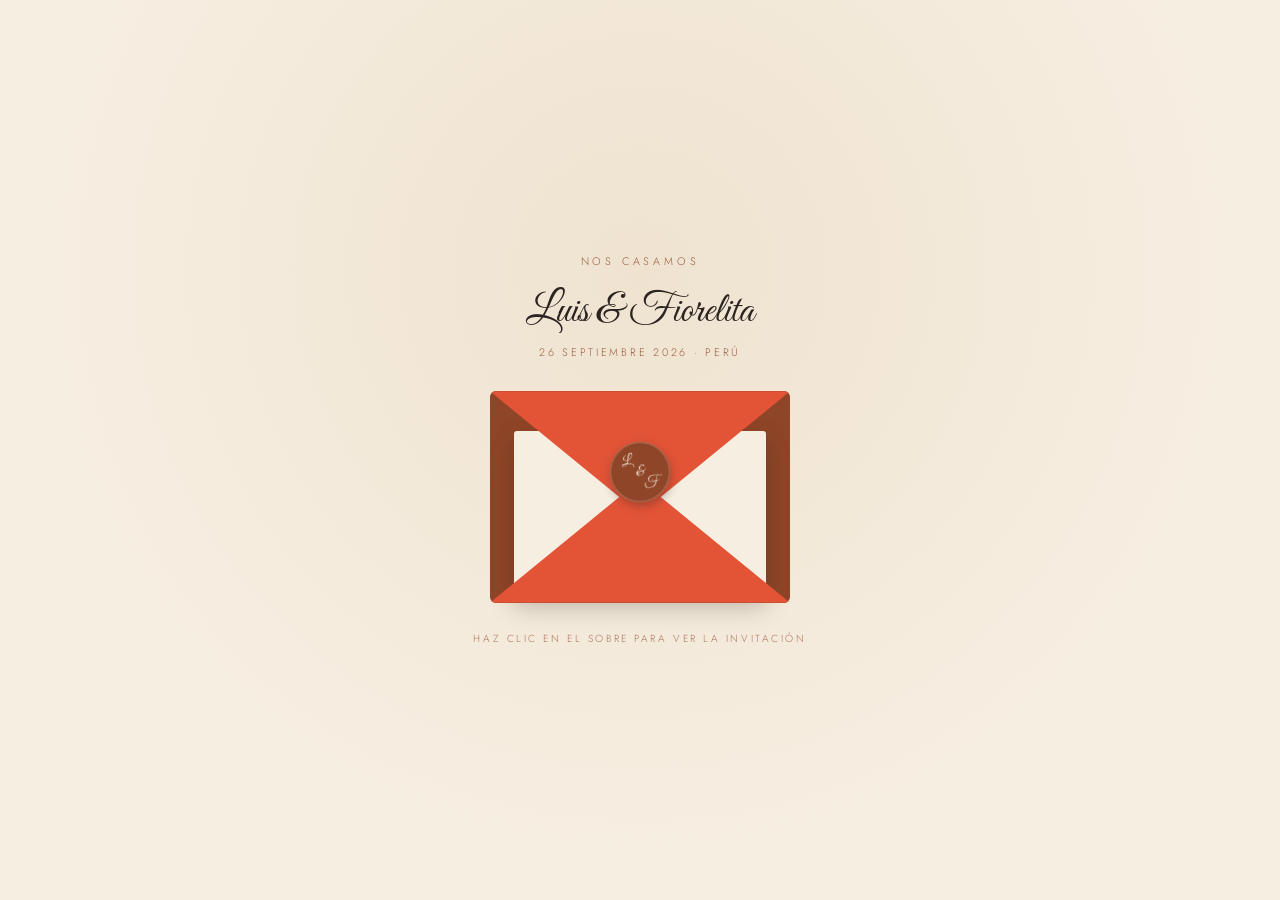
==== commit 35eaf563: "estilo floral en el sobre" ====
--- a/index.html
+++ b/index.html
@@ -20,7 +20,7 @@
     <div class="envelope">
       <div class="env-back"></div>
       <div class="letter">
-        <span class="amp">L&amp;F</span>
+        <span class="letter-ornament" aria-hidden="true"><i class="orn-line"></i><b class="orn-symbol">&#10022;</b><i class="orn-line"></i></span>
         <span class="names">Luis &amp; Fiorelita</span>
         <span class="ldate">26 · 09 · 2026</span>
       </div>
--- a/css/style.css
+++ b/css/style.css
@@ -162,9 +162,21 @@
   transform:translateY(6%);
   transition:transform 1s cubic-bezier(.65,0,.35,1), z-index 0s 0.5s;
 }
-.letter .amp{
-  font-family:'Parisienne', cursive;
-  font-size:2.6rem;
+.letter .letter-ornament{
+  display:flex;
+  align-items:center;
+  gap:10px;
+  width:65%;
+}
+.letter .orn-line{
+  flex:1;
+  height:1px;
+  background:var(--terracota);
+  opacity:0.5;
+}
+.letter .orn-symbol{
+  font-size:1rem;
+  font-style:normal;
   color:var(--terracota);
   line-height:1;
 }
@@ -172,7 +184,7 @@
   font-family:'Fraunces', serif;
   font-size:1.05rem;
   letter-spacing:0.04em;
-  margin-top:6px;
+  margin-top:14px;
   color:var(--ink);
 }
 .letter .ldate{
@@ -182,6 +194,18 @@
   text-transform:uppercase;
   color:var(--terracota-dark);
 }
+.letter > *{
+  opacity:0;
+  transform:translateY(8px);
+  transition:opacity 0.6s ease, transform 0.6s ease;
+}
+.envelope-scene.open .letter > *{
+  opacity:1;
+  transform:translateY(0);
+}
+.envelope-scene.open .letter .letter-ornament{ transition-delay:0.55s; }
+.envelope-scene.open .letter .names{ transition-delay:0.7s; }
+.envelope-scene.open .letter .ldate{ transition-delay:0.85s; }
 .env-flap{
   position:absolute;
   top:0; left:0; right:0;
